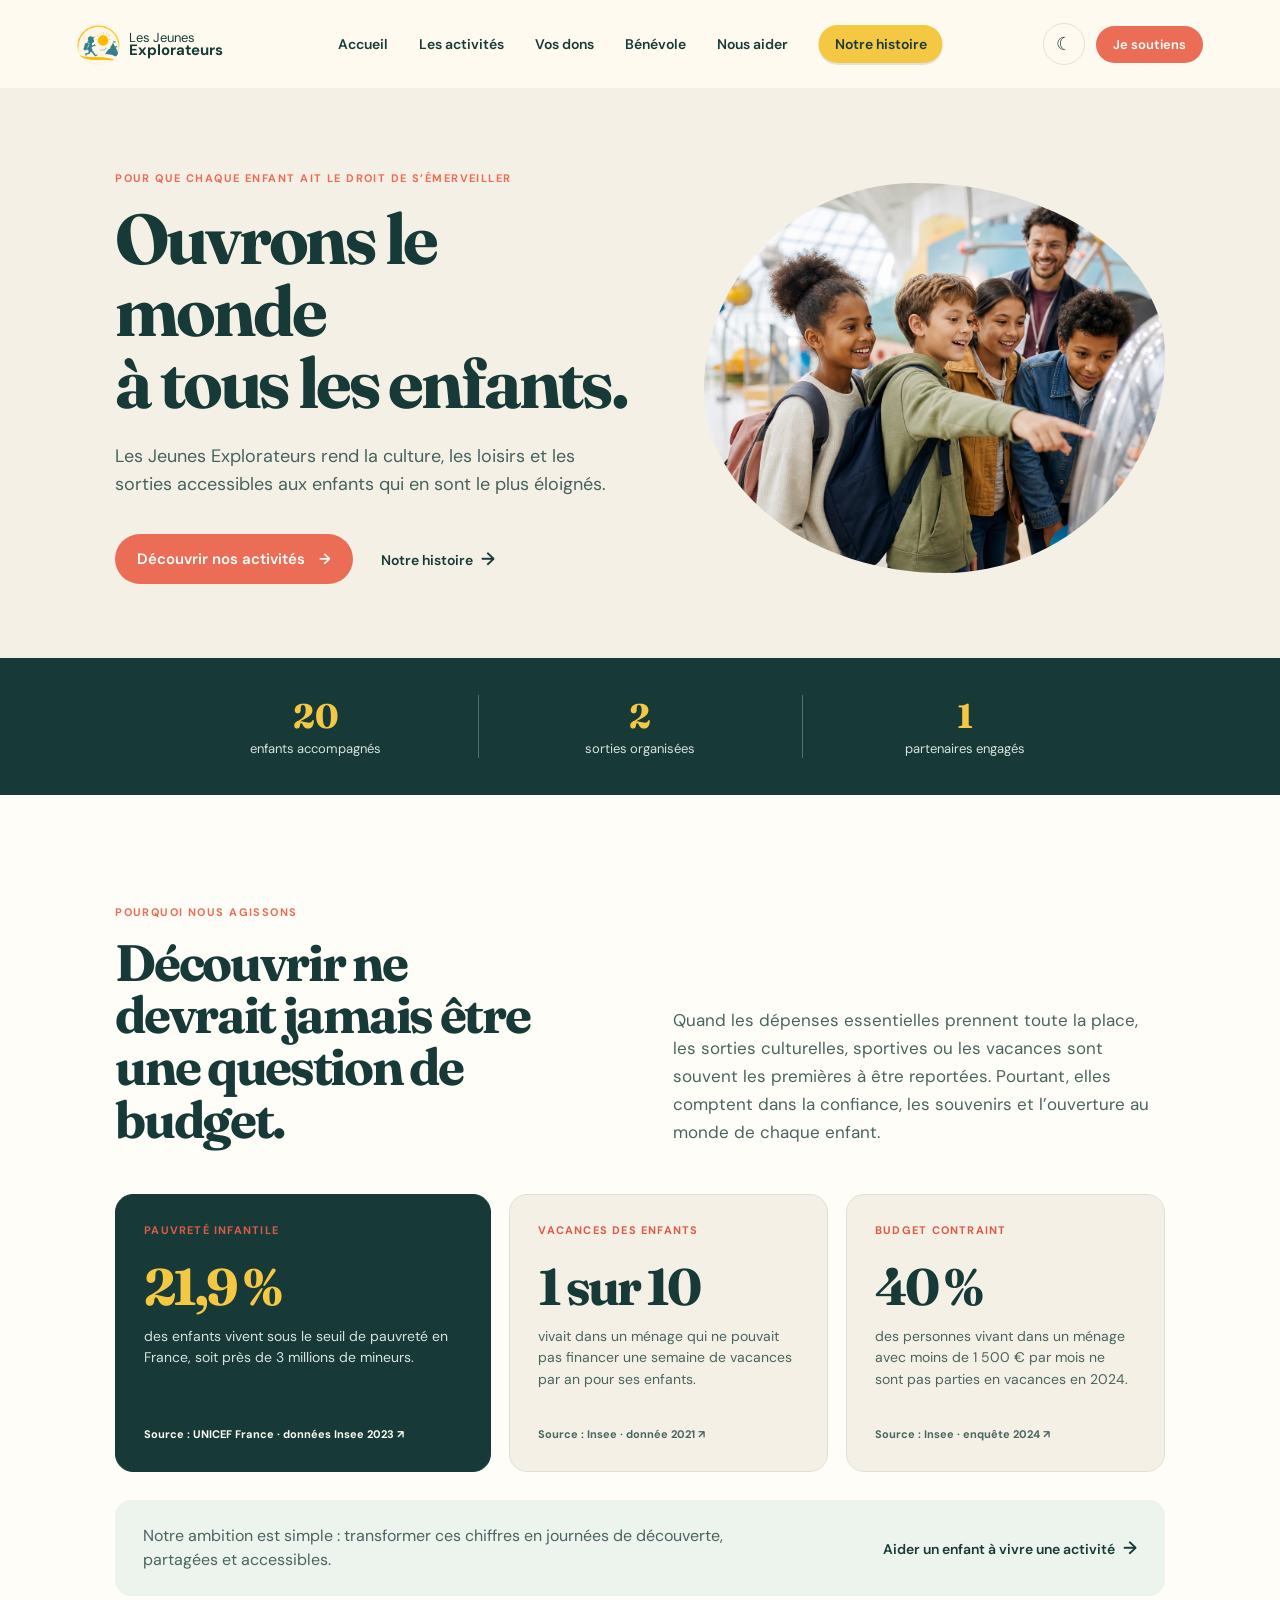
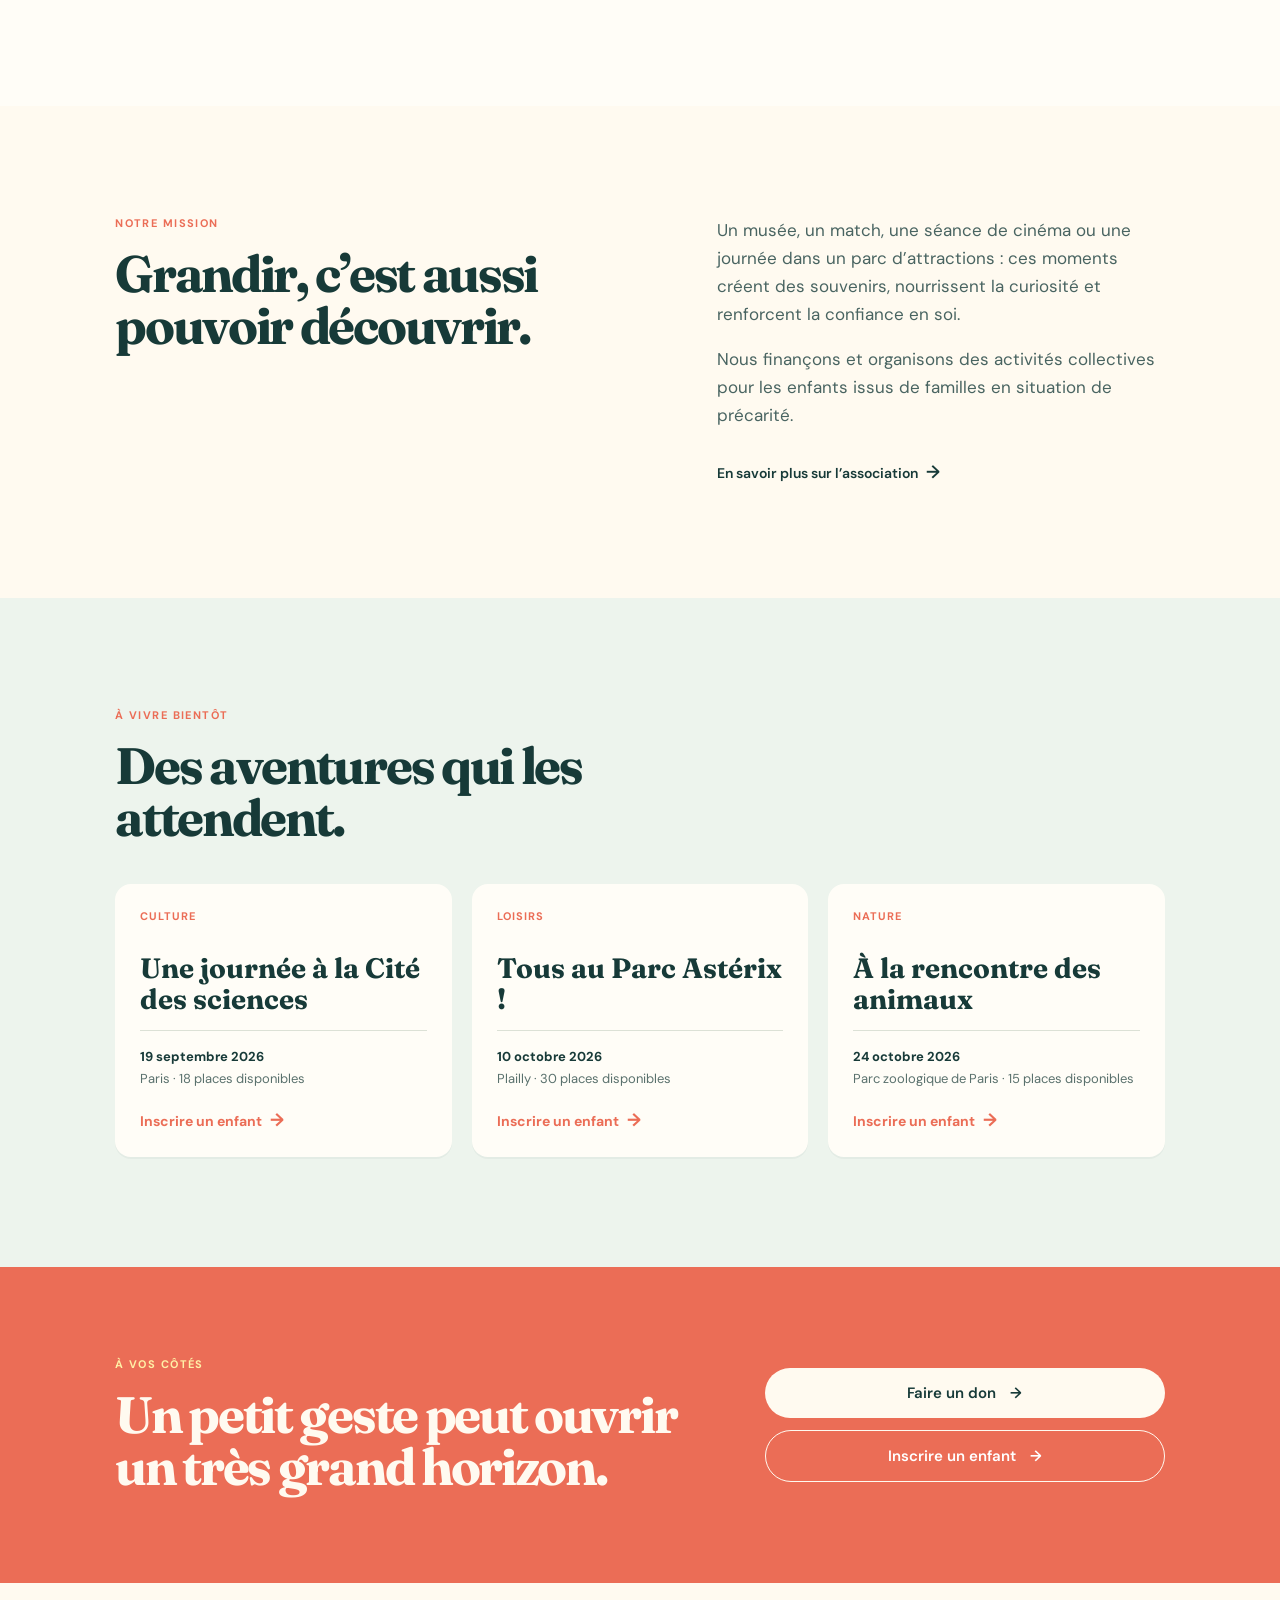
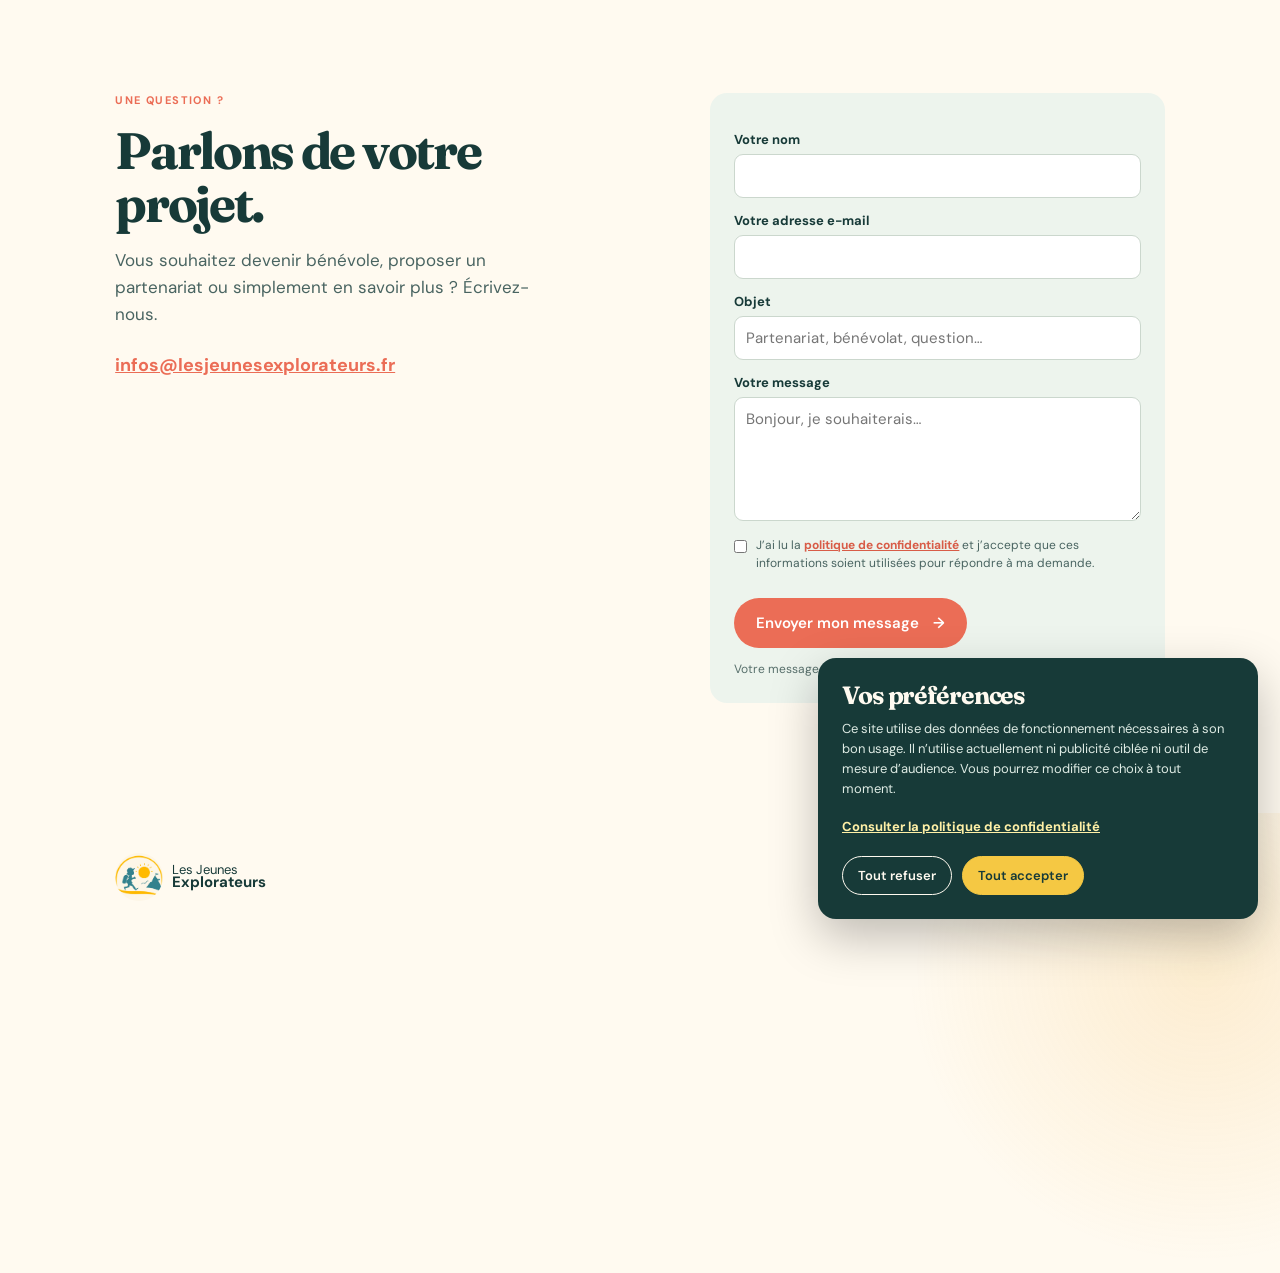
==== index.html @ 4c53f724 "Application PWA" ====
<!doctype html>
<html lang="fr">
  <head>
    <meta charset="UTF-8" />
    <meta name="viewport" content="width=device-width, initial-scale=1.0" />
    <meta name="theme-color" content="#173a38" />
    <meta name="apple-mobile-web-app-capable" content="yes" />
    <link rel="manifest" href="manifest.webmanifest" />
    <meta name="description" content="Les Jeunes Explorateurs ouvre les portes de la culture, du sport et des loisirs aux enfants." />
    <title>Les Jeunes Explorateurs — Association</title>
    <link rel="preconnect" href="https://fonts.googleapis.com" />
    <link rel="preconnect" href="https://fonts.gstatic.com" crossorigin />
    <link href="https://fonts.googleapis.com/css2?family=DM+Sans:wght@400;500;600;700&family=Fraunces:opsz,wght@9..144,600;9..144,700&display=swap" rel="stylesheet" />
    <link rel="stylesheet" href="styles.css" />
    <link rel="stylesheet" href="page-transitions.css" />
    <script src="page-transitions.js" defer></script>
    <link rel="stylesheet" href="theme.css" />
    <script src="theme.js" defer></script>
    <link rel="stylesheet" href="logo.css" />
    <link rel="stylesheet" href="navigation.css" />
    <link rel="stylesheet" href="mobile-menu.css" />
    <script src="mobile-menu.js" defer></script>
    <script src="pwa.js" defer></script>
    <link rel="stylesheet" href="contact.css" />
    <link rel="stylesheet" href="privacy.css" />
    <link rel="stylesheet" href="hero-photo.css" />
    <link rel="stylesheet" href="activity-registration.css" />
    <link rel="stylesheet" href="access-to-leisure.css" />
  </head>
  <body>
    <header class="site-header">
      <a class="brand" href="#accueil" aria-label="Les Jeunes Explorateurs, accueil">
        <img class="brand-logo" src="images/logo-petits-explorateurs.png" alt="Logo Les Jeunes Aventuriers" />
        <span>Les Jeunes<br /><strong>Explorateurs</strong></span>
      </a>
      <nav aria-label="Navigation principale">
        <a href="#accueil">Accueil</a>
        <a href="#activites">Les activités</a>
        <a href="vos-dons.html">Vos dons</a>
        <a href="benevole.html">Bénévole</a>
        <a href="#agir">Nous aider</a>
        <a class="story-link" href="notre-histoire.html">Notre histoire</a>
      </nav>
      <button class="mobile-menu-toggle" type="button" aria-label="Ouvrir le menu" aria-expanded="false"><span></span><span></span><span></span></button>
      <a class="button button-small" href="#agir">Je soutiens</a>
    </header>

    <main id="accueil">
      <section class="hero">
        <div class="hero-copy">
          <p class="eyebrow">Pour que chaque enfant ait le droit de s’émerveiller</p>
          <h1>Ouvrons le monde<br />à tous les enfants.</h1>
          <p class="lead">Les Jeunes Explorateurs rend la culture, les loisirs et les sorties accessibles aux enfants qui en sont le plus éloignés.</p>
          <div class="hero-actions">
            <a class="button" href="#activites">Découvrir nos activités <span>→</span></a>
            <a class="text-link" href="notre-histoire.html">Notre histoire <span>→</span></a>
          </div>
        </div>
        <div class="hero-art">
          <img class="hero-photo" src="images/sortie-musee-enfants.png" alt="Des enfants découvrent une exposition scientifique lors d’une sortie au musée" />
        </div>
      </section>

      <section class="impact" aria-label="Nos repères">
        <div><strong>20</strong><span>enfants accompagnés</span></div>
        <div><strong>2</strong><span>sorties organisées</span></div>
        <div><strong>1</strong><span>partenaires engagés</span></div>
      </section>

      <section class="access-to-leisure section" aria-labelledby="access-title">
        <div class="access-intro">
          <p class="eyebrow">Pourquoi nous agissons</p>
          <h2 id="access-title">Découvrir ne devrait jamais être une question de budget.</h2>
          <p>Quand les dépenses essentielles prennent toute la place, les sorties culturelles, sportives ou les vacances sont souvent les premières à être reportées. Pourtant, elles comptent dans la confiance, les souvenirs et l’ouverture au monde de chaque enfant.</p>
        </div>

        <div class="access-data" aria-label="Quelques chiffres sur la précarité et les vacances">
          <article class="data-card data-card-main">
            <span class="data-label">Pauvreté infantile</span>
            <strong>21,9&nbsp;%</strong>
            <p>des enfants vivent sous le seuil de pauvreté en France, soit près de 3 millions de mineurs.</p>
            <a href="https://www.unicef.fr/actions-humanitaires/observatoire-des-droits-de-lenfant/analyses-et-chiffres-cles-pauvrete/" target="_blank" rel="noopener noreferrer">Source : UNICEF France · données Insee 2023 <span>↗</span></a>
          </article>

          <article class="data-card">
            <span class="data-label">Vacances des enfants</span>
            <strong>1 sur 10</strong>
            <p>vivait dans un ménage qui ne pouvait pas financer une semaine de vacances par an pour ses enfants.</p>
            <a href="https://www.insee.fr/fr/statistiques/7702766" target="_blank" rel="noopener noreferrer">Source : Insee · donnée 2021 <span>↗</span></a>
          </article>

          <article class="data-card">
            <span class="data-label">Budget contraint</span>
            <strong>40&nbsp;%</strong>
            <p>des personnes vivant dans un ménage avec moins de 1&nbsp;500&nbsp;€ par mois ne sont pas parties en vacances en 2024.</p>
            <a href="https://www.insee.fr/fr/statistiques/7653005" target="_blank" rel="noopener noreferrer">Source : Insee · enquête 2024 <span>↗</span></a>
          </article>
        </div>

        <div class="access-action">
          <p>Notre ambition est simple : transformer ces chiffres en journées de découverte, partagées et accessibles.</p>
          <a class="text-link" href="#agir">Aider un enfant à vivre une activité <span>→</span></a>
        </div>
      </section>

      <section id="mission" class="mission section">
        <div><p class="eyebrow">Notre mission</p><h2>Grandir, c’est aussi pouvoir découvrir.</h2></div>
        <div class="mission-text"><p>Un musée, un match, une séance de cinéma ou une journée dans un parc d’attractions : ces moments créent des souvenirs, nourrissent la curiosité et renforcent la confiance en soi.</p><p>Nous finançons et organisons des activités collectives pour les enfants issus de familles en situation de précarité.</p><a class="text-link" href="notre-histoire.html">En savoir plus sur l’association <span>→</span></a></div>
      </section>

      <section id="activites" class="activities section">
        <div class="section-heading"><div><p class="eyebrow">À vivre bientôt</p><h2>Des aventures qui les attendent.</h2></div></div>
        <div id="activity-list" class="activity-grid" aria-live="polite"></div>
        <p id="empty-state" class="empty-state" hidden>Aucune activité programmée pour le moment.</p>
      </section>

      <section id="agir" class="cta">
        <div><p class="eyebrow">À vos côtés</p><h2>Un petit geste peut ouvrir un très grand horizon.</h2></div>
        <div class="cta-options"><button class="button light-button" data-open-modal="don">Faire un don <span>→</span></button><button class="button outline-button" data-open-modal="inscription">Inscrire un enfant <span>→</span></button></div>
      </section>

      <section id="contact" class="contact section">
        <div>
          <p class="eyebrow">Une question ?</p>
          <h2>Parlons de votre projet.</h2>
          <p class="contact-copy">Vous souhaitez devenir bénévole, proposer un partenariat ou simplement en savoir plus ? Écrivez-nous.</p>
          <a class="email-link" href="mailto:infos@lesjeunesexplorateurs.fr">infos@lesjeunesexplorateurs.fr</a>
        </div>
        <form id="contact-form" class="contact-form">
          <label>Votre nom<input required name="name" autocomplete="name" minlength="2" maxlength="120" /></label>
          <label>Votre adresse e-mail<input required type="email" name="email" autocomplete="email" maxlength="254" /></label>
          <label>Objet<input required name="subject" maxlength="150" placeholder="Partenariat, bénévolat, question…" /></label>
          <label>Votre message<textarea required name="message" rows="5" minlength="10" maxlength="4000" placeholder="Bonjour, je souhaiterais…"></textarea></label>
          <label class="contact-honeypot" aria-hidden="true">Ne pas remplir ce champ<input name="company" tabindex="-1" autocomplete="off" /></label>
          <label class="privacy-check"><input required type="checkbox" name="privacy" /> <span>J’ai lu la <a href="confidentialite.html">politique de confidentialité</a> et j’accepte que ces informations soient utilisées pour répondre à ma demande.</span></label>
          <button class="button" type="submit">Envoyer mon message <span>→</span></button>
          <p class="form-note" id="contact-form-status" aria-live="polite">Votre message sera envoyé directement à notre équipe.</p>
        </form>
      </section>
    </main>

    <footer><a class="brand" href="#accueil"><img class="brand-logo" src="images/logo-petits-explorateurs.png" alt="Logo Les Jeunes Explorateurs" /><span>Les Jeunes<br /><strong>Explorateurs</strong></span></a><p>© 2026 Les Jeunes Explorateurs · <a class="footer-link" href="confidentialite.html">Politique de confidentialité</a></p></footer>

    <dialog id="form-modal">
      <button class="close" aria-label="Fermer">×</button>
      <div id="modal-content"></div>
    </dialog>
    <script src="supabase-config.js"></script>
    <script src="stripe-config.js"></script>
    <script src="app.js"></script>
    <script src="cookie.js"></script>
  </body>
</html>
---- styles.css ----
:root{--ink:#173a38;--cream:#fffaf0;--coral:#eb6d56;--yellow:#f5c843;--leaf:#6a9d80;--line:#dce1d6}*{box-sizing:border-box}html{scroll-behavior:smooth}body{margin:0;background:var(--cream);color:var(--ink);font-family:"DM Sans",sans-serif}.site-header{height:88px;padding:0 6vw;display:flex;align-items:center;justify-content:space-between;gap:24px}.brand{display:flex;align-items:center;gap:9px;color:var(--ink);text-decoration:none;font-size:13px;line-height:12px}.brand strong{font-size:15px}.brand-mark{display:grid;place-items:center;width:31px;height:31px;border-radius:50%;background:var(--yellow);font-size:17px}.site-header nav{display:flex;gap:31px}.site-header nav a,.text-link{color:var(--ink);text-decoration:none;font-size:14px;font-weight:600}.button{border:0;border-radius:99px;background:var(--coral);color:white;padding:15px 22px;font:600 15px "DM Sans",sans-serif;cursor:pointer;text-decoration:none;display:inline-flex;gap:14px;align-items:center;justify-content:center;transition:transform .2s,background .2s}.button:hover{transform:translateY(-2px);background:#d85c47}.button-small{padding:10px 17px;font-size:13px}.hero{min-height:570px;padding:75px 9vw 66px;display:grid;grid-template-columns:1.06fr .94fr;align-items:center;gap:70px;background:#f4f0e6;overflow:hidden}.eyebrow{text-transform:uppercase;letter-spacing:.13em;font-weight:700;font-size:11px;color:var(--coral);margin:0 0 18px}.hero h1,h2{font-family:Fraunces,serif;letter-spacing:-.045em;margin:0;line-height:1.02}.hero h1{font-size:clamp(47px,5.5vw,76px)}.lead{font-size:18px;line-height:1.55;max-width:550px;margin:25px 0;color:#47625e}.hero-actions{display:flex;align-items:center;gap:28px;margin-top:35px}.text-link{background:none;border:0;padding:0;cursor:pointer}.text-link span{font-size:18px;margin-left:5px}.hero-art{height:390px;position:relative;border-radius:46% 54% 48% 52%/53% 44% 56% 47%;background:#b6d8ca;overflow:hidden}.sun{width:95px;height:95px;border-radius:50%;background:var(--yellow);position:absolute;right:70px;top:55px}.cloud{position:absolute;width:100px;height:28px;border-radius:30px;background:#fffaf0;opacity:.85}.cloud:before,.cloud:after{content:"";position:absolute;border-radius:50%;background:#fffaf0}.cloud:before{height:45px;width:45px;bottom:0;left:17px}.cloud:after{height:35px;width:35px;bottom:0;left:47px}.cloud-one{left:55px;top:83px;transform:scale(.65)}.cloud-two{right:18px;top:165px;transform:scale(.45)}.hill{position:absolute;border-radius:50% 50% 0 0;bottom:-50px}.hill-back{background:#7da88b;width:105%;height:190px;left:-30px}.hill-front{background:#4d806d;width:86%;height:142px;right:-50px}.star{position:absolute;color:#fffaf0;font-size:25px}.star-one{top:56px;left:78px}.star-two{top:155px;left:150px;font-size:13px}.kids{position:absolute;bottom:50px;left:20%;display:flex;gap:29px;align-items:end}.kid{display:block;position:relative;width:33px;height:33px;border-radius:50%;background:#f7bc87;border:11px solid #ef6b55;box-shadow:0 45px 0 -1px #f5c843}.kid:before{content:"";position:absolute;background:#283f55;width:37px;height:21px;left:-13px;top:-15px;border-radius:70% 60% 25% 20%}.kid-two{background:#815342;border-color:#597ca3;transform:scale(1.16);box-shadow:0 46px 0 -1px #f3a84b}.kid-three{background:#583c32;border-color:#f3c943;transform:scale(.88);box-shadow:0 45px 0 -1px #ef765c}.impact{background:var(--ink);display:grid;grid-template-columns:repeat(3,1fr);padding:37px 12vw;color:white;text-align:center}.impact div+div{border-left:1px solid #55706c}.impact strong{display:block;font:700 34px Fraunces,serif;color:var(--yellow)}.impact span{font-size:13px;color:#d8e2dc}.section{padding:110px 9vw}.mission{display:grid;grid-template-columns:1fr 1fr;gap:12vw}.section h2{font-size:clamp(36px,4vw,54px);max-width:550px}.mission-text{font-size:17px;line-height:1.65;color:#496461}.mission-text p:first-child{margin-top:0}.mission .text-link{display:inline-block;margin-top:12px}.activities{background:#edf4ed}.section-heading{display:flex;justify-content:space-between;align-items:end;margin-bottom:40px}.admin-toggle{color:var(--ink)}.activity-grid{display:grid;grid-template-columns:repeat(3,1fr);gap:20px}.activity-card{background:#fffdf7;padding:25px;border-radius:16px;min-height:250px;display:flex;flex-direction:column;box-shadow:0 2px 0 rgba(23,58,56,.04)}.tag{font-size:11px;font-weight:700;text-transform:uppercase;letter-spacing:.09em;color:var(--coral);margin-bottom:auto}.activity-card h3{font:700 28px/1.08 Fraunces,serif;margin:30px 0 16px}.meta{border-top:1px solid var(--line);padding-top:15px;color:#5a716d;font-size:13px;line-height:1.7}.meta strong{color:var(--ink)}.empty-state{color:#5a716d}.cta{padding:90px 9vw;background:var(--coral);color:#fffaf0;display:grid;grid-template-columns:1.2fr .8fr;gap:50px;align-items:center}.cta .eyebrow{color:#fff0a6}.cta h2{font-size:clamp(37px,4vw,56px)}.cta-options{display:flex;flex-direction:column;gap:12px}.light-button{background:#fffaf0;color:var(--ink)}.light-button:hover{background:white}.outline-button{background:transparent;border:1px solid #fffaf0}.outline-button:hover{background:#d95b46}footer{padding:40px 9vw;display:flex;justify-content:space-between;align-items:center;gap:25px}footer p{font-size:12px;color:#708580}dialog{border:0;border-radius:20px;padding:34px;max-width:500px;width:calc(100% - 34px);color:var(--ink);box-shadow:0 20px 70px rgba(0,0,0,.23)}dialog::backdrop{background:rgba(20,49,47,.52)}dialog h2{font-size:36px;margin-bottom:25px}.close{position:absolute;right:17px;top:12px;border:0;background:none;color:var(--ink);font-size:29px;cursor:pointer}form label{display:block;margin:14px 0;font-size:13px;font-weight:700}input,select{display:block;width:100%;margin-top:6px;border:1px solid #cbd7cd;border-radius:9px;padding:11px;font:15px "DM Sans",sans-serif;background:white}form .button{margin-top:12px}@media(max-width:720px){.site-header{padding:0 6vw}.site-header nav{display:none}.site-header .button-small{display:none}.hero{padding:60px 7vw;grid-template-columns:1fr;gap:40px}.hero-art{height:280px}.impact{padding:28px 4vw}.impact strong{font-size:27px}.impact span{font-size:11px}.section,.cta{padding:70px 7vw}.mission,.cta{grid-template-columns:1fr;gap:35px}.section-heading{display:block}.section-heading .admin-toggle{margin-top:20px}.activity-grid{grid-template-columns:1fr}.cta-options{max-width:330px}footer{padding:33px 7vw;display:block}footer p{margin-top:20px}}
---- page-transitions.css ----
@keyframes page-arrival {
  0% {
    opacity: 0;
    transform: translateY(18px) scale(0.992);
    filter: blur(5px);
  }

  68% {
    opacity: 1;
    transform: translateY(-2px) scale(1);
    filter: blur(0);
  }

  100% {
    opacity: 1;
    transform: translateY(0) scale(1);
    filter: blur(0);
  }
}

@keyframes page-departure {
  to {
    opacity: 0;
    transform: translateY(-12px) scale(0.996);
    filter: blur(4px);
  }
}

@keyframes explorer-glow {
  0%, 100% {
    transform: translate3d(-4%, -2%, 0) scale(1);
    opacity: 0.22;
  }

  50% {
    transform: translate3d(5%, 3%, 0) scale(1.08);
    opacity: 0.42;
  }
}

body {
  animation: page-arrival 720ms cubic-bezier(0.22, 1, 0.36, 1) both;
}

body::before {
  position: fixed;
  z-index: -1;
  inset: auto -18vw -26vw auto;
  width: min(48vw, 620px);
  aspect-ratio: 1;
  border-radius: 50%;
  background: radial-gradient(circle, rgba(242, 179, 64, 0.18), rgba(242, 179, 64, 0) 68%);
  content: "";
  pointer-events: none;
  animation: explorer-glow 10s ease-in-out infinite;
}

body.is-leaving {
  pointer-events: none;
  animation: page-departure 300ms cubic-bezier(0.4, 0, 1, 1) both;
}

@media (prefers-reduced-motion: reduce) {
  body,
  body.is-leaving,
  body::before {
    animation: none;
  }
}
---- theme.css ----
html { color-scheme: light; }
html[data-theme="dark"] { color-scheme: dark; }
.theme-toggle { width:42px; height:42px; border:1px solid #dce1d6; border-radius:50%; display:grid; place-items:center; padding:0; background:#fffaf0; color:#173a38; font-size:18px; cursor:pointer; transition:transform .2s ease, background .2s ease; }
.theme-toggle:hover { transform:translateY(-2px); background:#f5c843; }
.theme-toggle.floating { position:fixed; z-index:9996; right:18px; top:18px; box-shadow:0 4px 15px rgba(0,0,0,.14); }
.site-header > .theme-toggle:not(.floating) { position:absolute; z-index:2; right:calc(6vw + 118px); top:23px; }
html[data-theme="dark"] body { background:#102724; color:#eaf4ee; }
html[data-theme="dark"] .site-header, html[data-theme="dark"] footer, html[data-theme="dark"] .contact { background:#102724; }
html[data-theme="dark"] .hero, html[data-theme="dark"] .story-hero, html[data-theme="dark"] .payment-result { background:#183833; }
html[data-theme="dark"] .brand { color:#eaf4ee; }
html[data-theme="dark"] .lead { color:#c5d8d0; }
html[data-theme="dark"] .activities, html[data-theme="dark"] .founders, html[data-theme="dark"] .admin-card { background:#1b413a; }
html[data-theme="dark"] .activity-card, html[data-theme="dark"] .contact-form, html[data-theme="dark"] dialog { background:#214a42; color:#eaf4ee; }
html[data-theme="dark"] .story-hero > p:last-child, html[data-theme="dark"] .founders-intro > p:last-child { color:#c5d8d0; }
html[data-theme="dark"] .story-hero .eyebrow, html[data-theme="dark"] .founders .eyebrow, html[data-theme="dark"] .portrait-text .eyebrow { color:#ffae9c; }
html[data-theme="dark"] .portrait-card { background:#214a42; border:1px solid #45665e; color:#eaf4ee; }
html[data-theme="dark"] .portrait-text h2 { color:#eaf4ee; }
html[data-theme="dark"] .access-to-leisure { background:#102724; }
html[data-theme="dark"] .donations-hero { background:#183833; }
html[data-theme="dark"] .donations-hero > div > p:not(.eyebrow), html[data-theme="dark"] .donations-heading > p:last-child, html[data-theme="dark"] .commitment-copy > p:not(.eyebrow), html[data-theme="dark"] .donation-use p, html[data-theme="dark"] .commitment-points span { color:#c5d8d0; }
html[data-theme="dark"] .donation-use { background:#214a42; border-color:#45665e; }
html[data-theme="dark"] .use-icon { background:#183833; }
html[data-theme="dark"] .donations-commitment { background:#1b413a; }
html[data-theme="dark"] .commitment-points, html[data-theme="dark"] .commitment-points div { border-color:#45665e; }
html[data-theme="dark"] .admin-form-section, html[data-theme="dark"] .admin-activities { border-color:#45665e; }
html[data-theme="dark"] .admin-checkbox, html[data-theme="dark"] .admin-activity-item p, html[data-theme="dark"] .admin-empty-state { color:#c5d8d0; }
html[data-theme="dark"] .admin-activity-item { background:#214a42; border-color:#45665e; }
html[data-theme="dark"] .admin-activity-topline { color:#a9c2b8; }
html[data-theme="dark"] .activities-count { background:#29584d; color:#d9eee2; }
html[data-theme="dark"] .admin-action-button { border-color:#55786e; color:#eaf4ee; }
html[data-theme="dark"] .admin-action-button:hover { background:#315f55; }
html[data-theme="dark"] .admin-delete-button { border-color:#b86b5e; color:#ffb8ac; }
html[data-theme="dark"] .admin-delete-button:hover { background:#603c36; }
html[data-theme="dark"] .volunteer-hero { background:#183833; }
html[data-theme="dark"] .volunteer-hero p:not(.eyebrow), html[data-theme="dark"] .volunteer-heading > p:last-child, html[data-theme="dark"] .volunteer-form-intro > p:not(.eyebrow), html[data-theme="dark"] .role-card p { color:#c5d8d0; }
html[data-theme="dark"] .role-card, html[data-theme="dark"] .volunteer-form { background:#214a42; border-color:#45665e; }
html[data-theme="dark"] .role-card>span { background:#183833; }
html[data-theme="dark"] .volunteer-form-section { background:#1b413a; }
html[data-theme="dark"] .volunteer-form textarea { background:#102724; border-color:#55786e; color:#eaf4ee; }
html[data-theme="dark"] .optional { color:#a9c2b8; }
html[data-theme="dark"] .volunteer-form .form-note.success { color:#8ee0b4; }
html[data-theme="dark"] .access-intro p:last-child, html[data-theme="dark"] .access-action p { color:#c5d8d0; }
html[data-theme="dark"] .data-card { background:#214a42; border-color:#45665e; }
html[data-theme="dark"] .data-card-main { background:#173a38; border-color:#497067; }
html[data-theme="dark"] .data-card strong { color:#fff4be; }
html[data-theme="dark"] .data-card p, html[data-theme="dark"] .data-card a { color:#c5d8d0; }
html[data-theme="dark"] .data-card-main p, html[data-theme="dark"] .data-card-main a { color:#eaf4ee; }
html[data-theme="dark"] .access-action { background:#1b413a; }
html[data-theme="dark"] .meta, html[data-theme="dark"] .empty-state { color:#c5d8d0; }
html[data-theme="dark"] .meta strong { color:#eaf4ee; }
html[data-theme="dark"] .privacy-check { color:#c5d8d0; }
html[data-theme="dark"] .privacy-check a { color:#fff4be; }
html[data-theme="dark"] .privacy-check input[type="checkbox"] { accent-color:#f5c843; }
html[data-theme="dark"] .mission-text, html[data-theme="dark"] .contact-copy, html[data-theme="dark"] .privacy-page section p, html[data-theme="dark"] .privacy-intro, html[data-theme="dark"] .payment-result p:not(.eyebrow), html[data-theme="dark"] .admin-card>p, html[data-theme="dark"] .portrait-text>p:last-child { color:#c5d8d0; }
html[data-theme="dark"] footer p, html[data-theme="dark"] .updated, html[data-theme="dark"] .form-note { color:#a9c2b8; }
html[data-theme="dark"] .text-link, html[data-theme="dark"] .site-header nav a, html[data-theme="dark"] .footer-link, html[data-theme="dark"] .close { color:#eaf4ee; }
html[data-theme="dark"] .theme-toggle { background:#214a42; border-color:#497067; color:#fff4be; }
html[data-theme="dark"] .theme-toggle:hover { background:#f5c843; color:#173a38; }
html[data-theme="dark"] input, html[data-theme="dark"] select, html[data-theme="dark"] textarea { background:#102724; color:#eaf4ee; border-color:#55786e; }
html[data-theme="dark"] .privacy-page section, html[data-theme="dark"] .meta { border-color:#45665e; }
html[data-theme="dark"] .mobile-menu-toggle, html[data-theme="dark"] .site-header.mobile-menu-open nav { background:#214a42; }
@media (max-width:720px) { .site-header > .mobile-menu-toggle { position:absolute; right:6vw; top:23px; } .site-header > .theme-toggle:not(.floating) { right:calc(6vw + 54px); top:23px; } }
@media (prefers-reduced-motion: reduce) { .theme-toggle { transition:none; } }
---- logo.css ----
.brand-logo { width:43px; height:43px; object-fit:cover; object-position:center; border-radius:50%; background:#fffaf0; }
footer .brand-logo { width:48px; height:48px; }
---- navigation.css ----
.site-header { position:relative; }
.site-header nav { position:absolute; left:50%; transform:translateX(-50%); align-items:center; white-space:nowrap; }
.site-header nav .story-link { background:#f5c843; color:#173a38; border-radius:999px; padding:10px 16px; box-shadow:0 2px 0 rgba(23,58,56,.12); transition:transform .2s, background .2s; }
.site-header nav .story-link:hover, .site-header nav .story-link[aria-current="page"] { background:#eb6d56; color:#fff; transform:translateY(-2px); }
@media (max-width:720px) { .site-header nav { position:static; transform:none; } }
.footer-link { color:#496461; }
.footer-link:hover { color:#eb6d56; }
@media (max-width:1100px) and (min-width:721px) { .site-header nav { gap:16px; } .site-header nav a { font-size:13px; } .site-header nav .story-link { padding:9px 13px; } }
---- mobile-menu.css ----
.mobile-menu-toggle{display:none}@media(max-width:720px){.mobile-menu-toggle{display:grid;place-items:center;width:45px;height:42px;padding:0;border:0;border-radius:10px;background:#173a38;cursor:pointer}.mobile-menu-toggle span{display:block;width:20px;height:2px;border-radius:2px;background:#fffaf0;transition:transform .2s,opacity .2s}.site-header nav{display:none!important}.site-header.mobile-menu-open nav{display:flex!important;position:absolute;z-index:100;top:72px;right:5vw;left:auto;transform:none;width:min(285px,88vw);padding:12px;gap:3px;flex-direction:column;align-items:stretch;background:#fffaf0;border:1px solid #dce1d6;border-radius:15px;box-shadow:0 18px 40px rgba(23,58,56,.18)}.site-header.mobile-menu-open nav a{padding:13px 12px;border-radius:9px}.site-header.mobile-menu-open nav .story-link{padding:13px 12px;text-align:center}.site-header.mobile-menu-open .mobile-menu-toggle span:nth-child(1){transform:translateY(7px) rotate(45deg)}.site-header.mobile-menu-open .mobile-menu-toggle span:nth-child(2){opacity:0}.site-header.mobile-menu-open .mobile-menu-toggle span:nth-child(3){transform:translateY(-7px) rotate(-45deg)}}
---- contact.css ----
textarea { display:block; width:100%; margin-top:6px; border:1px solid #cbd7cd; border-radius:9px; padding:11px; font:15px "DM Sans", sans-serif; background:#fff; resize:vertical; }
.contact { display:grid; grid-template-columns:1fr 1fr; gap:11vw; background:#fffaf0; }
.contact-copy { max-width:430px; line-height:1.6; color:#496461; font-size:17px; }
.email-link { display:inline-block; color:#eb6d56; font-weight:700; font-size:18px; margin-top:8px; }
.contact-form { background:#edf4ed; border-radius:17px; padding:24px; }
.form-note { font-size:12px; color:#58706c; line-height:1.45; margin:13px 0 0; }
.contact-honeypot { position:absolute; width:1px; height:1px; overflow:hidden; clip:rect(0 0 0 0); white-space:nowrap; }
.contact-form .privacy-check { margin-top:16px; }
.contact-form .button:disabled { cursor:wait; opacity:.7; }
@media (max-width:720px) { .contact { grid-template-columns:1fr; gap:35px; } }
---- privacy.css ----
.privacy-page { max-width:900px; margin:0 auto; padding:85px 8vw 110px; }
.privacy-page h1 { font:700 clamp(45px,5vw,68px)/1.03 Fraunces,serif; letter-spacing:-.05em; margin:0 0 22px; }
.privacy-intro { max-width:620px; font-size:19px; line-height:1.6; color:#496461; margin-bottom:8px; }
.updated { font-size:13px; color:#708580; margin-bottom:55px; }
.privacy-page section { border-top:1px solid #dce1d6; padding:29px 0; }
.privacy-page section h2 { font-size:28px; margin-bottom:12px; }
.privacy-page section p { max-width:720px; color:#496461; line-height:1.65; margin:0; }
.privacy-page section a, .privacy-check a { color:#d85c47; font-weight:700; }
.privacy-check { display:flex; align-items:flex-start; gap:9px; font-size:12px; font-weight:400; line-height:1.45; color:#496461; }
.privacy-check input { display:block; width:auto; margin:3px 0 0; padding:0; }
.return-registration { margin-top:18px; }
---- hero-photo.css ----
.hero-art{background:#dcece5}.hero-photo{display:block;width:100%;height:100%;object-fit:cover;object-position:center}@media(max-width:720px){.hero-photo{object-position:60% center}}
---- activity-registration.css ----
.activity-registration-button{margin-top:18px;align-self:flex-start;border:0;background:none;padding:0;color:var(--coral);font:700 14px "DM Sans",sans-serif;cursor:pointer}.activity-registration-button span{font-size:18px;margin-left:5px}.activity-registration-button:hover{color:#d85c47;text-decoration:underline;text-underline-offset:4px}
---- access-to-leisure.css ----
.access-to-leisure {
  background: #fffdf7;
}

.access-intro {
  display: grid;
  grid-template-columns: minmax(0, 0.9fr) minmax(0, 1fr);
  column-gap: 9vw;
  align-items: end;
  margin-bottom: 48px;
}

.access-intro .eyebrow,
.access-intro h2 {
  grid-column: 1;
}

.access-intro p:last-child {
  grid-column: 2;
  grid-row: 1 / span 2;
  margin: 0;
  color: #496461;
  font-size: 17px;
  line-height: 1.65;
}

.access-data {
  display: grid;
  grid-template-columns: 1.18fr 1fr 1fr;
  gap: 18px;
}

.data-card {
  display: flex;
  min-height: 278px;
  flex-direction: column;
  padding: 28px;
  border: 1px solid #dce1d6;
  border-radius: 18px;
  background: #f5f0e6;
}

.data-card-main {
  border-color: #173a38;
  background: #173a38;
  color: #fffaf0;
}

.data-label {
  color: #d85c47;
  font-size: 11px;
  font-weight: 700;
  letter-spacing: .11em;
  text-transform: uppercase;
}

.data-card strong {
  display: block;
  margin: 26px 0 14px;
  color: #173a38;
  font: 700 clamp(38px, 4vw, 57px)/.95 Fraunces, serif;
  letter-spacing: -.06em;
}

.data-card-main strong {
  color: #f5c843;
}

.data-card p {
  margin: 0;
  color: #496461;
  font-size: 14px;
  line-height: 1.55;
}

.data-card-main p {
  color: #d8e2dc;
}

.data-card a {
  margin-top: auto;
  padding-top: 19px;
  color: #496461;
  font-size: 11px;
  font-weight: 700;
  line-height: 1.4;
  text-decoration: none;
}

.data-card-main a {
  color: #fffaf0;
}

.data-card a:hover {
  text-decoration: underline;
  text-underline-offset: 3px;
}

.access-action {
  display: flex;
  align-items: center;
  justify-content: space-between;
  gap: 28px;
  margin-top: 28px;
  padding: 24px 28px;
  border-radius: 16px;
  background: #edf4ed;
}

.access-action p {
  max-width: 630px;
  margin: 0;
  color: #496461;
  font-size: 16px;
  line-height: 1.5;
}

.access-action .text-link {
  flex: 0 0 auto;
}

@media (max-width: 720px) {
  .access-intro {
    display: block;
    margin-bottom: 32px;
  }

  .access-intro p:last-child {
    margin-top: 25px;
    font-size: 16px;
  }

  .access-data {
    grid-template-columns: 1fr;
    gap: 13px;
  }

  .data-card {
    min-height: 230px;
  }

  .data-card strong {
    margin-top: 20px;
  }

  .access-action {
    display: block;
    padding: 23px;
  }

  .access-action .text-link {
    display: inline-block;
    margin-top: 18px;
  }
}
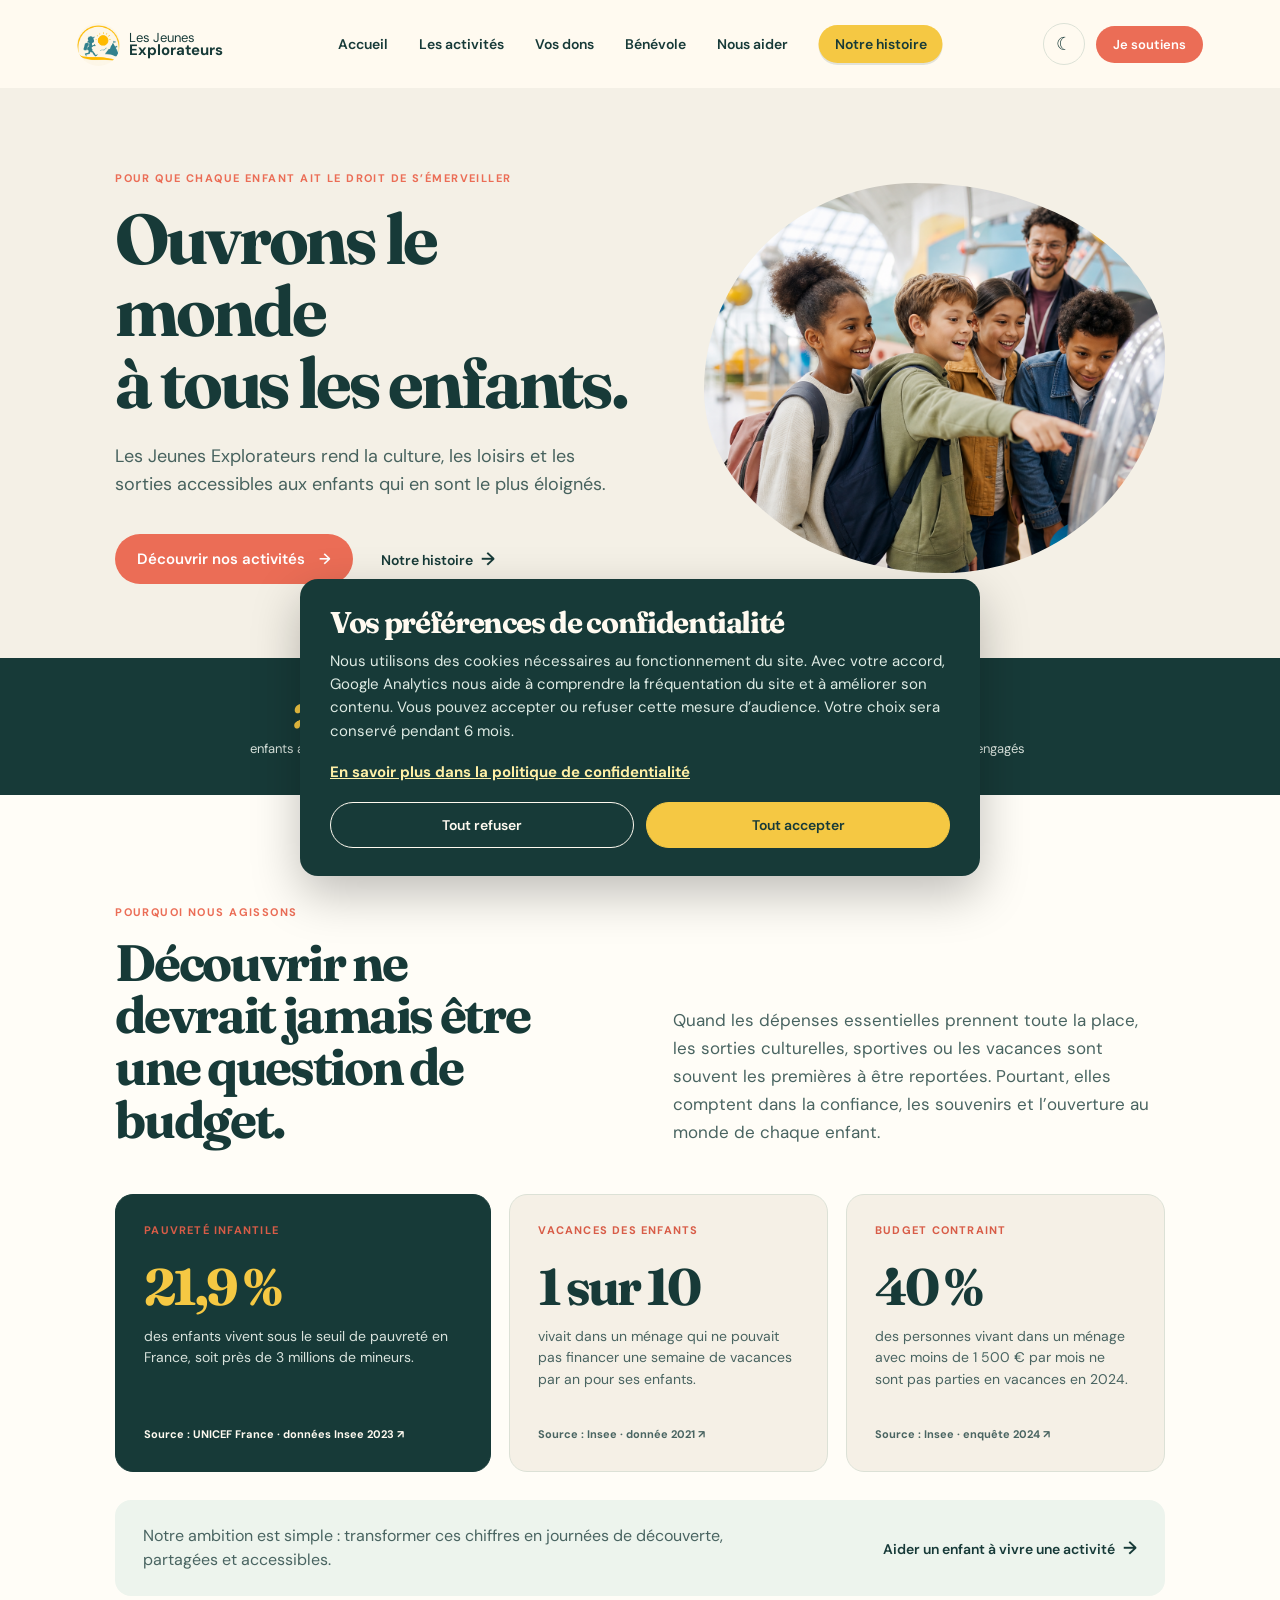
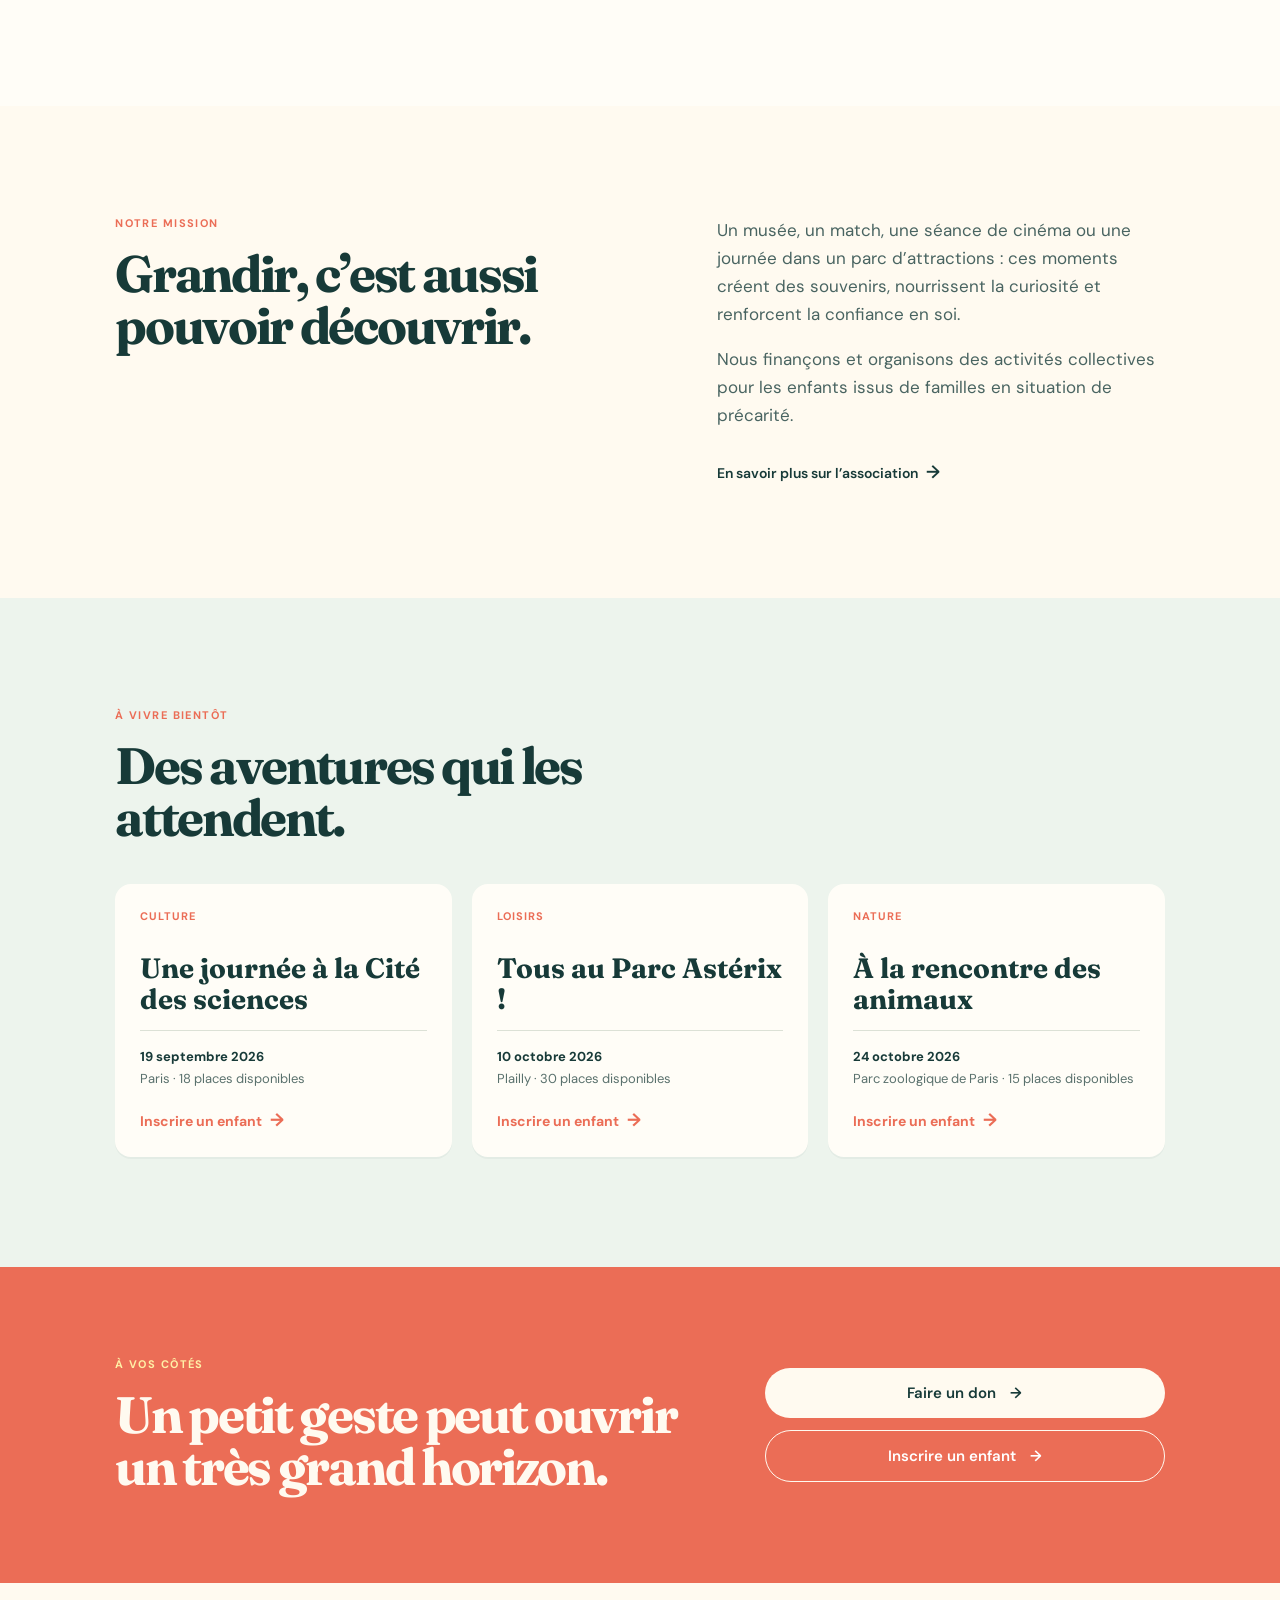
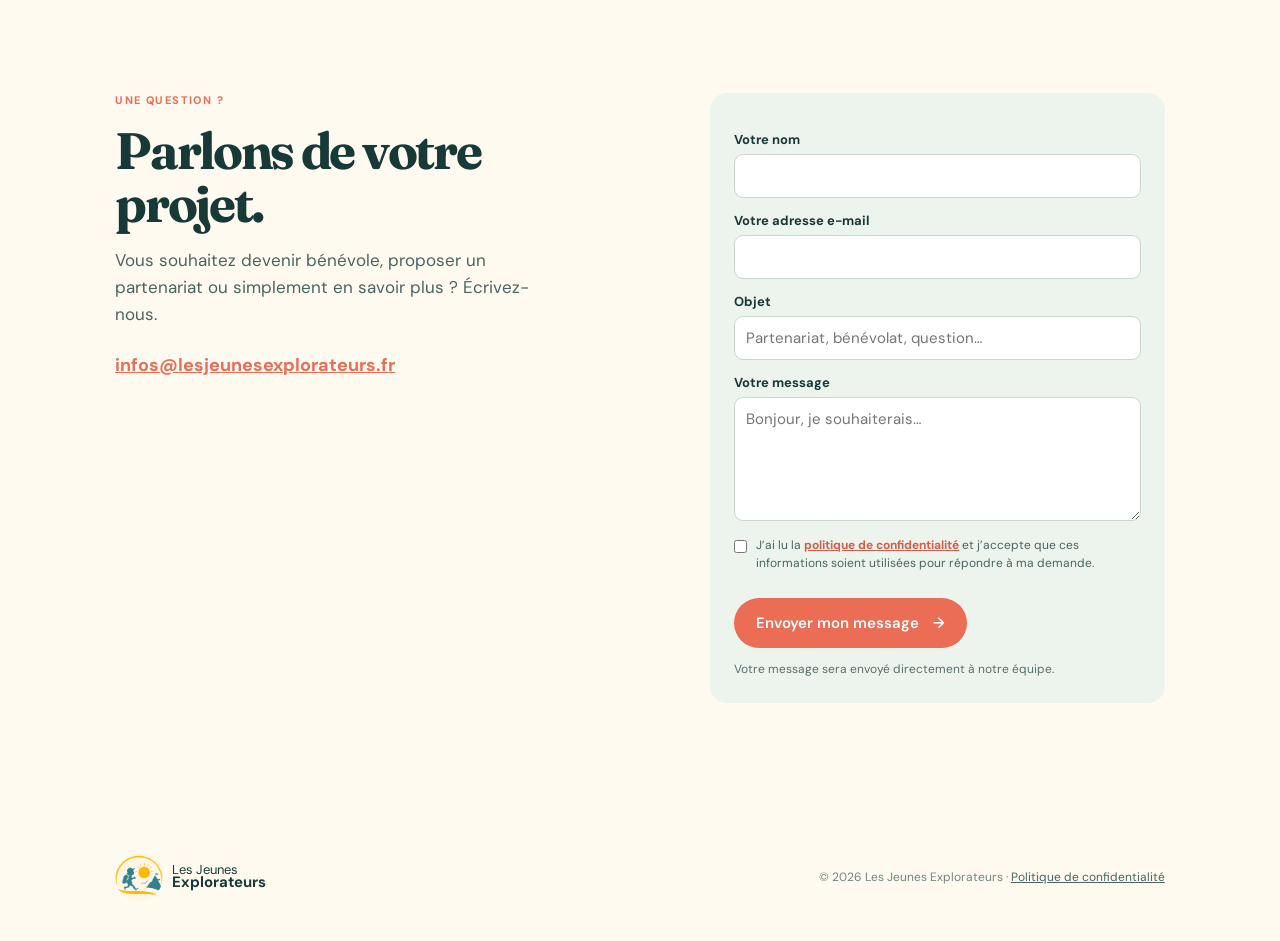
==== commit ade6f10d: "Mise en conformité Google Analytics et cookies" ====
--- a/index.html
+++ b/index.html
@@ -8,29 +8,55 @@
     <link rel="manifest" href="manifest.webmanifest" />
     <meta name="description" content="Les Jeunes Explorateurs ouvre les portes de la culture, du sport et des loisirs aux enfants." />
     <title>Les Jeunes Explorateurs — Association</title>
+    <link rel="canonical" href="https://lesjeunesexplorateurs.fr/" />
+    <link rel="icon" type="image/png" href="assets/images/logo-petits-explorateurs.png" />
+    <link rel="apple-touch-icon" href="assets/images/logo-petits-explorateurs.png" />
+    <meta property="og:type" content="website" />
+    <meta property="og:locale" content="fr_FR" />
+    <meta property="og:site_name" content="Les Jeunes Explorateurs" />
+    <meta property="og:title" content="Les Jeunes Explorateurs — Ouvrons le monde à tous les enfants" />
+    <meta property="og:description" content="Les Jeunes Explorateurs rend la culture, les loisirs et les sorties accessibles aux enfants qui en sont le plus éloignés." />
+    <meta property="og:url" content="https://lesjeunesexplorateurs.fr/" />
+    <meta property="og:image" content="https://lesjeunesexplorateurs.fr/assets/images/sortie-musee-enfants.png" />
+    <meta property="og:image:alt" content="Des enfants découvrent une exposition scientifique lors d’une sortie au musée" />
+    <meta name="twitter:card" content="summary_large_image" />
+    <meta name="twitter:title" content="Les Jeunes Explorateurs" />
+    <meta name="twitter:description" content="Ouvrons le monde à tous les enfants." />
+    <meta name="twitter:image" content="https://lesjeunesexplorateurs.fr/assets/images/sortie-musee-enfants.png" />
+    <script type="application/ld+json">
+      {
+        "@context": "https://schema.org",
+        "@type": "NGO",
+        "name": "Les Jeunes Explorateurs",
+        "url": "https://lesjeunesexplorateurs.fr/",
+        "logo": "https://lesjeunesexplorateurs.fr/assets/images/logo-petits-explorateurs.png",
+        "description": "Les Jeunes Explorateurs rend la culture, les loisirs et les sorties accessibles aux enfants.",
+        "email": "infos@lesjeunesexplorateurs.fr"
+      }
+    </script>
     <link rel="preconnect" href="https://fonts.googleapis.com" />
     <link rel="preconnect" href="https://fonts.gstatic.com" crossorigin />
     <link href="https://fonts.googleapis.com/css2?family=DM+Sans:wght@400;500;600;700&family=Fraunces:opsz,wght@9..144,600;9..144,700&display=swap" rel="stylesheet" />
-    <link rel="stylesheet" href="styles.css" />
-    <link rel="stylesheet" href="page-transitions.css" />
-    <script src="page-transitions.js" defer></script>
-    <link rel="stylesheet" href="theme.css" />
-    <script src="theme.js" defer></script>
-    <link rel="stylesheet" href="logo.css" />
-    <link rel="stylesheet" href="navigation.css" />
-    <link rel="stylesheet" href="mobile-menu.css" />
-    <script src="mobile-menu.js" defer></script>
-    <script src="pwa.js" defer></script>
-    <link rel="stylesheet" href="contact.css" />
-    <link rel="stylesheet" href="privacy.css" />
-    <link rel="stylesheet" href="hero-photo.css" />
-    <link rel="stylesheet" href="activity-registration.css" />
-    <link rel="stylesheet" href="access-to-leisure.css" />
+    <link rel="stylesheet" href="assets/css/styles.css" />
+    <link rel="stylesheet" href="assets/css/page-transitions.css" />
+    <script src="assets/js/page-transitions.js" defer></script>
+    <link rel="stylesheet" href="assets/css/theme.css" />
+    <script src="assets/js/theme.js" defer></script>
+    <link rel="stylesheet" href="assets/css/logo.css" />
+    <link rel="stylesheet" href="assets/css/navigation.css" />
+    <link rel="stylesheet" href="assets/css/mobile-menu.css" />
+    <script src="assets/js/mobile-menu.js" defer></script>
+    <script src="assets/js/pwa.js" defer></script>
+    <link rel="stylesheet" href="assets/css/contact.css" />
+    <link rel="stylesheet" href="assets/css/privacy.css" />
+    <link rel="stylesheet" href="assets/css/hero-photo.css" />
+    <link rel="stylesheet" href="assets/css/activity-registration.css" />
+    <link rel="stylesheet" href="assets/css/access-to-leisure.css" />
   </head>
   <body>
     <header class="site-header">
       <a class="brand" href="#accueil" aria-label="Les Jeunes Explorateurs, accueil">
-        <img class="brand-logo" src="images/logo-petits-explorateurs.png" alt="Logo Les Jeunes Aventuriers" />
+        <img class="brand-logo" src="assets/images/logo-petits-explorateurs.png" alt="Logo Les Jeunes Aventuriers" />
         <span>Les Jeunes<br /><strong>Explorateurs</strong></span>
       </a>
       <nav aria-label="Navigation principale">
@@ -57,7 +83,7 @@
           </div>
         </div>
         <div class="hero-art">
-          <img class="hero-photo" src="images/sortie-musee-enfants.png" alt="Des enfants découvrent une exposition scientifique lors d’une sortie au musée" />
+          <img class="hero-photo" src="assets/images/sortie-musee-enfants.png" alt="Des enfants découvrent une exposition scientifique lors d’une sortie au musée" />
         </div>
       </section>
 
@@ -139,15 +165,15 @@
       </section>
     </main>
 
-    <footer><a class="brand" href="#accueil"><img class="brand-logo" src="images/logo-petits-explorateurs.png" alt="Logo Les Jeunes Explorateurs" /><span>Les Jeunes<br /><strong>Explorateurs</strong></span></a><p>© 2026 Les Jeunes Explorateurs · <a class="footer-link" href="confidentialite.html">Politique de confidentialité</a></p></footer>
+    <footer><a class="brand" href="#accueil"><img class="brand-logo" src="assets/images/logo-petits-explorateurs.png" alt="Logo Les Jeunes Explorateurs" /><span>Les Jeunes<br /><strong>Explorateurs</strong></span></a><p>© 2026 Les Jeunes Explorateurs · <a class="footer-link" href="confidentialite.html">Politique de confidentialité</a></p></footer>
 
     <dialog id="form-modal">
       <button class="close" aria-label="Fermer">×</button>
       <div id="modal-content"></div>
     </dialog>
-    <script src="supabase-config.js"></script>
-    <script src="stripe-config.js"></script>
-    <script src="app.js"></script>
-    <script src="cookie.js"></script>
+    <script src="assets/js/supabase-config.js"></script>
+    <script src="assets/js/stripe-config.js"></script>
+    <script src="assets/js/app.js"></script>
+    <script src="assets/js/cookie.js"></script>
   </body>
 </html>
--- a/assets/css/styles.css
+++ b/assets/css/styles.css
@@ -0,0 +1 @@
+:root{--ink:#173a38;--cream:#fffaf0;--coral:#eb6d56;--yellow:#f5c843;--leaf:#6a9d80;--line:#dce1d6}*{box-sizing:border-box}html{scroll-behavior:smooth}body{margin:0;background:var(--cream);color:var(--ink);font-family:"DM Sans",sans-serif}.site-header{height:88px;padding:0 6vw;display:flex;align-items:center;justify-content:space-between;gap:24px}.brand{display:flex;align-items:center;gap:9px;color:var(--ink);text-decoration:none;font-size:13px;line-height:12px}.brand strong{font-size:15px}.brand-mark{display:grid;place-items:center;width:31px;height:31px;border-radius:50%;background:var(--yellow);font-size:17px}.site-header nav{display:flex;gap:31px}.site-header nav a,.text-link{color:var(--ink);text-decoration:none;font-size:14px;font-weight:600}.button{border:0;border-radius:99px;background:var(--coral);color:white;padding:15px 22px;font:600 15px "DM Sans",sans-serif;cursor:pointer;text-decoration:none;display:inline-flex;gap:14px;align-items:center;justify-content:center;transition:transform .2s,background .2s}.button:hover{transform:translateY(-2px);background:#d85c47}.button-small{padding:10px 17px;font-size:13px}.hero{min-height:570px;padding:75px 9vw 66px;display:grid;grid-template-columns:1.06fr .94fr;align-items:center;gap:70px;background:#f4f0e6;overflow:hidden}.eyebrow{text-transform:uppercase;letter-spacing:.13em;font-weight:700;font-size:11px;color:var(--coral);margin:0 0 18px}.hero h1,h2{font-family:Fraunces,serif;letter-spacing:-.045em;margin:0;line-height:1.02}.hero h1{font-size:clamp(47px,5.5vw,76px)}.lead{font-size:18px;line-height:1.55;max-width:550px;margin:25px 0;color:#47625e}.hero-actions{display:flex;align-items:center;gap:28px;margin-top:35px}.text-link{background:none;border:0;padding:0;cursor:pointer}.text-link span{font-size:18px;margin-left:5px}.hero-art{height:390px;position:relative;border-radius:46% 54% 48% 52%/53% 44% 56% 47%;background:#b6d8ca;overflow:hidden}.sun{width:95px;height:95px;border-radius:50%;background:var(--yellow);position:absolute;right:70px;top:55px}.cloud{position:absolute;width:100px;height:28px;border-radius:30px;background:#fffaf0;opacity:.85}.cloud:before,.cloud:after{content:"";position:absolute;border-radius:50%;background:#fffaf0}.cloud:before{height:45px;width:45px;bottom:0;left:17px}.cloud:after{height:35px;width:35px;bottom:0;left:47px}.cloud-one{left:55px;top:83px;transform:scale(.65)}.cloud-two{right:18px;top:165px;transform:scale(.45)}.hill{position:absolute;border-radius:50% 50% 0 0;bottom:-50px}.hill-back{background:#7da88b;width:105%;height:190px;left:-30px}.hill-front{background:#4d806d;width:86%;height:142px;right:-50px}.star{position:absolute;color:#fffaf0;font-size:25px}.star-one{top:56px;left:78px}.star-two{top:155px;left:150px;font-size:13px}.kids{position:absolute;bottom:50px;left:20%;display:flex;gap:29px;align-items:end}.kid{display:block;position:relative;width:33px;height:33px;border-radius:50%;background:#f7bc87;border:11px solid #ef6b55;box-shadow:0 45px 0 -1px #f5c843}.kid:before{content:"";position:absolute;background:#283f55;width:37px;height:21px;left:-13px;top:-15px;border-radius:70% 60% 25% 20%}.kid-two{background:#815342;border-color:#597ca3;transform:scale(1.16);box-shadow:0 46px 0 -1px #f3a84b}.kid-three{background:#583c32;border-color:#f3c943;transform:scale(.88);box-shadow:0 45px 0 -1px #ef765c}.impact{background:var(--ink);display:grid;grid-template-columns:repeat(3,1fr);padding:37px 12vw;color:white;text-align:center}.impact div+div{border-left:1px solid #55706c}.impact strong{display:block;font:700 34px Fraunces,serif;color:var(--yellow)}.impact span{font-size:13px;color:#d8e2dc}.section{padding:110px 9vw}.mission{display:grid;grid-template-columns:1fr 1fr;gap:12vw}.section h2{font-size:clamp(36px,4vw,54px);max-width:550px}.mission-text{font-size:17px;line-height:1.65;color:#496461}.mission-text p:first-child{margin-top:0}.mission .text-link{display:inline-block;margin-top:12px}.activities{background:#edf4ed}.section-heading{display:flex;justify-content:space-between;align-items:end;margin-bottom:40px}.admin-toggle{color:var(--ink)}.activity-grid{display:grid;grid-template-columns:repeat(3,1fr);gap:20px}.activity-card{background:#fffdf7;padding:25px;border-radius:16px;min-height:250px;display:flex;flex-direction:column;box-shadow:0 2px 0 rgba(23,58,56,.04)}.tag{font-size:11px;font-weight:700;text-transform:uppercase;letter-spacing:.09em;color:var(--coral);margin-bottom:auto}.activity-card h3{font:700 28px/1.08 Fraunces,serif;margin:30px 0 16px}.meta{border-top:1px solid var(--line);padding-top:15px;color:#5a716d;font-size:13px;line-height:1.7}.meta strong{color:var(--ink)}.empty-state{color:#5a716d}.cta{padding:90px 9vw;background:var(--coral);color:#fffaf0;display:grid;grid-template-columns:1.2fr .8fr;gap:50px;align-items:center}.cta .eyebrow{color:#fff0a6}.cta h2{font-size:clamp(37px,4vw,56px)}.cta-options{display:flex;flex-direction:column;gap:12px}.light-button{background:#fffaf0;color:var(--ink)}.light-button:hover{background:white}.outline-button{background:transparent;border:1px solid #fffaf0}.outline-button:hover{background:#d95b46}footer{padding:40px 9vw;display:flex;justify-content:space-between;align-items:center;gap:25px}footer p{font-size:12px;color:#708580}dialog{border:0;border-radius:20px;padding:34px;max-width:500px;width:calc(100% - 34px);color:var(--ink);box-shadow:0 20px 70px rgba(0,0,0,.23)}dialog::backdrop{background:rgba(20,49,47,.52)}dialog h2{font-size:36px;margin-bottom:25px}.close{position:absolute;right:17px;top:12px;border:0;background:none;color:var(--ink);font-size:29px;cursor:pointer}form label{display:block;margin:14px 0;font-size:13px;font-weight:700}input,select{display:block;width:100%;margin-top:6px;border:1px solid #cbd7cd;border-radius:9px;padding:11px;font:15px "DM Sans",sans-serif;background:white}form .button{margin-top:12px}@media(max-width:720px){.site-header{padding:0 6vw}.site-header nav{display:none}.site-header .button-small{display:none}.hero{padding:60px 7vw;grid-template-columns:1fr;gap:40px}.hero-art{height:280px}.impact{padding:28px 4vw}.impact strong{font-size:27px}.impact span{font-size:11px}.section,.cta{padding:70px 7vw}.mission,.cta{grid-template-columns:1fr;gap:35px}.section-heading{display:block}.section-heading .admin-toggle{margin-top:20px}.activity-grid{grid-template-columns:1fr}.cta-options{max-width:330px}footer{padding:33px 7vw;display:block}footer p{margin-top:20px}}
--- a/assets/css/page-transitions.css
+++ b/assets/css/page-transitions.css
@@ -0,0 +1,69 @@
+@keyframes page-arrival {
+  0% {
+    opacity: 0;
+  }
+
+  68% {
+    opacity: 1;
+  }
+
+  100% {
+    opacity: 1;
+  }
+}
+
+@keyframes page-departure {
+  to {
+    opacity: 0;
+  }
+}
+
+@keyframes explorer-glow {
+  0%, 100% {
+    transform: translate3d(-4%, 0, 0) scale(1);
+    opacity: 0.22;
+  }
+
+  50% {
+    transform: translate3d(5%, 0, 0) scale(1.08);
+    opacity: 0.42;
+  }
+}
+
+body {
+  animation: page-arrival 720ms cubic-bezier(0.22, 1, 0.36, 1) both;
+}
+
+/* La lueur décorative sort volontairement de l'écran : elle ne doit pas
+   agrandir la page ni créer de défilement horizontal. */
+html,
+body {
+  overflow-x: hidden;
+}
+
+body::before {
+  position: fixed;
+  z-index: -1;
+  inset: auto -18vw 0 auto;
+  width: min(48vw, 620px);
+  aspect-ratio: 1;
+  border-radius: 50%;
+  background: radial-gradient(circle, rgba(242, 179, 64, 0.18), rgba(242, 179, 64, 0) 68%);
+  content: "";
+  pointer-events: none;
+  transform-origin: bottom right;
+  animation: explorer-glow 10s ease-in-out infinite;
+}
+
+body.is-leaving {
+  pointer-events: none;
+  animation: page-departure 300ms cubic-bezier(0.4, 0, 1, 1) both;
+}
+
+@media (prefers-reduced-motion: reduce) {
+  body,
+  body.is-leaving,
+  body::before {
+    animation: none;
+  }
+}
--- a/assets/css/theme.css
+++ b/assets/css/theme.css
@@ -0,0 +1,63 @@
+html { color-scheme: light; }
+html[data-theme="dark"] { color-scheme: dark; }
+.theme-toggle { width:42px; height:42px; border:1px solid #dce1d6; border-radius:50%; display:grid; place-items:center; padding:0; background:#fffaf0; color:#173a38; font-size:18px; cursor:pointer; transition:transform .2s ease, background .2s ease; }
+.theme-toggle:hover { transform:translateY(-2px); background:#f5c843; }
+.theme-toggle.floating { position:fixed; z-index:9996; right:18px; top:18px; box-shadow:0 4px 15px rgba(0,0,0,.14); }
+.site-header > .theme-toggle:not(.floating) { position:absolute; z-index:2; right:calc(6vw + 118px); top:23px; }
+html[data-theme="dark"] body { background:#102724; color:#eaf4ee; }
+html[data-theme="dark"] .site-header, html[data-theme="dark"] footer, html[data-theme="dark"] .contact { background:#102724; }
+html[data-theme="dark"] .hero, html[data-theme="dark"] .story-hero, html[data-theme="dark"] .payment-result { background:#183833; }
+html[data-theme="dark"] .brand { color:#eaf4ee; }
+html[data-theme="dark"] .lead { color:#c5d8d0; }
+html[data-theme="dark"] .activities, html[data-theme="dark"] .founders, html[data-theme="dark"] .admin-card { background:#1b413a; }
+html[data-theme="dark"] .activity-card, html[data-theme="dark"] .contact-form, html[data-theme="dark"] dialog { background:#214a42; color:#eaf4ee; }
+html[data-theme="dark"] .story-hero > p:last-child, html[data-theme="dark"] .founders-intro > p:last-child { color:#c5d8d0; }
+html[data-theme="dark"] .story-hero .eyebrow, html[data-theme="dark"] .founders .eyebrow, html[data-theme="dark"] .portrait-text .eyebrow { color:#ffae9c; }
+html[data-theme="dark"] .portrait-card { background:#214a42; border:1px solid #45665e; color:#eaf4ee; }
+html[data-theme="dark"] .portrait-text h2 { color:#eaf4ee; }
+html[data-theme="dark"] .access-to-leisure { background:#102724; }
+html[data-theme="dark"] .donations-hero { background:#183833; }
+html[data-theme="dark"] .donations-hero > div > p:not(.eyebrow), html[data-theme="dark"] .donations-heading > p:last-child, html[data-theme="dark"] .commitment-copy > p:not(.eyebrow), html[data-theme="dark"] .donation-use p, html[data-theme="dark"] .commitment-points span { color:#c5d8d0; }
+html[data-theme="dark"] .donation-use { background:#214a42; border-color:#45665e; }
+html[data-theme="dark"] .use-icon { background:#183833; }
+html[data-theme="dark"] .donations-commitment { background:#1b413a; }
+html[data-theme="dark"] .commitment-points, html[data-theme="dark"] .commitment-points div { border-color:#45665e; }
+html[data-theme="dark"] .admin-form-section, html[data-theme="dark"] .admin-activities { border-color:#45665e; }
+html[data-theme="dark"] .admin-checkbox, html[data-theme="dark"] .admin-activity-item p, html[data-theme="dark"] .admin-empty-state { color:#c5d8d0; }
+html[data-theme="dark"] .admin-activity-item { background:#214a42; border-color:#45665e; }
+html[data-theme="dark"] .admin-activity-topline { color:#a9c2b8; }
+html[data-theme="dark"] .activities-count { background:#29584d; color:#d9eee2; }
+html[data-theme="dark"] .admin-action-button { border-color:#55786e; color:#eaf4ee; }
+html[data-theme="dark"] .admin-action-button:hover { background:#315f55; }
+html[data-theme="dark"] .admin-delete-button { border-color:#b86b5e; color:#ffb8ac; }
+html[data-theme="dark"] .admin-delete-button:hover { background:#603c36; }
+html[data-theme="dark"] .volunteer-hero { background:#183833; }
+html[data-theme="dark"] .volunteer-hero p:not(.eyebrow), html[data-theme="dark"] .volunteer-heading > p:last-child, html[data-theme="dark"] .volunteer-form-intro > p:not(.eyebrow), html[data-theme="dark"] .role-card p { color:#c5d8d0; }
+html[data-theme="dark"] .role-card, html[data-theme="dark"] .volunteer-form { background:#214a42; border-color:#45665e; }
+html[data-theme="dark"] .role-card>span { background:#183833; }
+html[data-theme="dark"] .volunteer-form-section { background:#1b413a; }
+html[data-theme="dark"] .volunteer-form textarea { background:#102724; border-color:#55786e; color:#eaf4ee; }
+html[data-theme="dark"] .optional { color:#a9c2b8; }
+html[data-theme="dark"] .volunteer-form .form-note.success { color:#8ee0b4; }
+html[data-theme="dark"] .access-intro p:last-child, html[data-theme="dark"] .access-action p { color:#c5d8d0; }
+html[data-theme="dark"] .data-card { background:#214a42; border-color:#45665e; }
+html[data-theme="dark"] .data-card-main { background:#173a38; border-color:#497067; }
+html[data-theme="dark"] .data-card strong { color:#fff4be; }
+html[data-theme="dark"] .data-card p, html[data-theme="dark"] .data-card a { color:#c5d8d0; }
+html[data-theme="dark"] .data-card-main p, html[data-theme="dark"] .data-card-main a { color:#eaf4ee; }
+html[data-theme="dark"] .access-action { background:#1b413a; }
+html[data-theme="dark"] .meta, html[data-theme="dark"] .empty-state { color:#c5d8d0; }
+html[data-theme="dark"] .meta strong { color:#eaf4ee; }
+html[data-theme="dark"] .privacy-check { color:#c5d8d0; }
+html[data-theme="dark"] .privacy-check a { color:#fff4be; }
+html[data-theme="dark"] .privacy-check input[type="checkbox"] { accent-color:#f5c843; }
+html[data-theme="dark"] .mission-text, html[data-theme="dark"] .contact-copy, html[data-theme="dark"] .privacy-page section p, html[data-theme="dark"] .privacy-intro, html[data-theme="dark"] .payment-result p:not(.eyebrow), html[data-theme="dark"] .admin-card>p, html[data-theme="dark"] .portrait-text>p:last-child { color:#c5d8d0; }
+html[data-theme="dark"] footer p, html[data-theme="dark"] .updated, html[data-theme="dark"] .form-note { color:#a9c2b8; }
+html[data-theme="dark"] .text-link, html[data-theme="dark"] .site-header nav a, html[data-theme="dark"] .footer-link, html[data-theme="dark"] .close { color:#eaf4ee; }
+html[data-theme="dark"] .theme-toggle { background:#214a42; border-color:#497067; color:#fff4be; }
+html[data-theme="dark"] .theme-toggle:hover { background:#f5c843; color:#173a38; }
+html[data-theme="dark"] input, html[data-theme="dark"] select, html[data-theme="dark"] textarea { background:#102724; color:#eaf4ee; border-color:#55786e; }
+html[data-theme="dark"] .privacy-page section, html[data-theme="dark"] .meta { border-color:#45665e; }
+html[data-theme="dark"] .mobile-menu-toggle, html[data-theme="dark"] .site-header.mobile-menu-open nav { background:#214a42; }
+@media (max-width:720px) { .site-header > .mobile-menu-toggle { position:absolute; right:6vw; top:23px; } .site-header > .theme-toggle:not(.floating) { right:calc(6vw + 54px); top:23px; } }
+@media (prefers-reduced-motion: reduce) { .theme-toggle { transition:none; } }
--- a/assets/css/logo.css
+++ b/assets/css/logo.css
@@ -0,0 +1,2 @@
+.brand-logo { width:43px; height:43px; object-fit:cover; object-position:center; border-radius:50%; background:#fffaf0; }
+footer .brand-logo { width:48px; height:48px; }
--- a/assets/css/navigation.css
+++ b/assets/css/navigation.css
@@ -0,0 +1,8 @@
+.site-header { position:relative; }
+.site-header nav { position:absolute; left:50%; transform:translateX(-50%); align-items:center; white-space:nowrap; }
+.site-header nav .story-link { background:#f5c843; color:#173a38; border-radius:999px; padding:10px 16px; box-shadow:0 2px 0 rgba(23,58,56,.12); transition:transform .2s, background .2s; }
+.site-header nav .story-link:hover, .site-header nav .story-link[aria-current="page"] { background:#eb6d56; color:#fff; transform:translateY(-2px); }
+@media (max-width:720px) { .site-header nav { position:static; transform:none; } }
+.footer-link { color:#496461; }
+.footer-link:hover { color:#eb6d56; }
+@media (max-width:1100px) and (min-width:721px) { .site-header nav { gap:16px; } .site-header nav a { font-size:13px; } .site-header nav .story-link { padding:9px 13px; } }
--- a/assets/css/mobile-menu.css
+++ b/assets/css/mobile-menu.css
@@ -0,0 +1 @@
+.mobile-menu-toggle{display:none}@media(max-width:720px){.mobile-menu-toggle{display:grid;place-items:center;width:45px;height:42px;padding:0;border:0;border-radius:10px;background:#173a38;cursor:pointer}.mobile-menu-toggle span{display:block;width:20px;height:2px;border-radius:2px;background:#fffaf0;transition:transform .2s,opacity .2s}.site-header nav{display:none!important}.site-header.mobile-menu-open nav{display:flex!important;position:absolute;z-index:100;top:72px;right:5vw;left:auto;transform:none;width:min(285px,88vw);padding:12px;gap:3px;flex-direction:column;align-items:stretch;background:#fffaf0;border:1px solid #dce1d6;border-radius:15px;box-shadow:0 18px 40px rgba(23,58,56,.18)}.site-header.mobile-menu-open nav a{padding:13px 12px;border-radius:9px}.site-header.mobile-menu-open nav .story-link{padding:13px 12px;text-align:center}.site-header.mobile-menu-open .mobile-menu-toggle span:nth-child(1){transform:translateY(7px) rotate(45deg)}.site-header.mobile-menu-open .mobile-menu-toggle span:nth-child(2){opacity:0}.site-header.mobile-menu-open .mobile-menu-toggle span:nth-child(3){transform:translateY(-7px) rotate(-45deg)}}
--- a/assets/css/contact.css
+++ b/assets/css/contact.css
@@ -0,0 +1,10 @@
+textarea { display:block; width:100%; margin-top:6px; border:1px solid #cbd7cd; border-radius:9px; padding:11px; font:15px "DM Sans", sans-serif; background:#fff; resize:vertical; }
+.contact { display:grid; grid-template-columns:1fr 1fr; gap:11vw; background:#fffaf0; }
+.contact-copy { max-width:430px; line-height:1.6; color:#496461; font-size:17px; }
+.email-link { display:inline-block; color:#eb6d56; font-weight:700; font-size:18px; margin-top:8px; }
+.contact-form { background:#edf4ed; border-radius:17px; padding:24px; }
+.form-note { font-size:12px; color:#58706c; line-height:1.45; margin:13px 0 0; }
+.contact-honeypot { position:absolute; width:1px; height:1px; overflow:hidden; clip:rect(0 0 0 0); white-space:nowrap; }
+.contact-form .privacy-check { margin-top:16px; }
+.contact-form .button:disabled { cursor:wait; opacity:.7; }
+@media (max-width:720px) { .contact { grid-template-columns:1fr; gap:35px; } }
--- a/assets/css/privacy.css
+++ b/assets/css/privacy.css
@@ -0,0 +1,11 @@
+.privacy-page { max-width:900px; margin:0 auto; padding:85px 8vw 110px; }
+.privacy-page h1 { font:700 clamp(45px,5vw,68px)/1.03 Fraunces,serif; letter-spacing:-.05em; margin:0 0 22px; }
+.privacy-intro { max-width:620px; font-size:19px; line-height:1.6; color:#496461; margin-bottom:8px; }
+.updated { font-size:13px; color:#708580; margin-bottom:55px; }
+.privacy-page section { border-top:1px solid #dce1d6; padding:29px 0; }
+.privacy-page section h2 { font-size:28px; margin-bottom:12px; }
+.privacy-page section p { max-width:720px; color:#496461; line-height:1.65; margin:0; }
+.privacy-page section a, .privacy-check a { color:#d85c47; font-weight:700; }
+.privacy-check { display:flex; align-items:flex-start; gap:9px; font-size:12px; font-weight:400; line-height:1.45; color:#496461; }
+.privacy-check input { display:block; width:auto; margin:3px 0 0; padding:0; }
+.return-registration { margin-top:18px; }
--- a/assets/css/hero-photo.css
+++ b/assets/css/hero-photo.css
@@ -0,0 +1 @@
+.hero-art{background:#dcece5}.hero-photo{display:block;width:100%;height:100%;object-fit:cover;object-position:center}@media(max-width:720px){.hero-photo{object-position:60% center}}
--- a/assets/css/activity-registration.css
+++ b/assets/css/activity-registration.css
@@ -0,0 +1 @@
+.activity-registration-button{margin-top:18px;align-self:flex-start;border:0;background:none;padding:0;color:var(--coral);font:700 14px "DM Sans",sans-serif;cursor:pointer}.activity-registration-button span{font-size:18px;margin-left:5px}.activity-registration-button:hover{color:#d85c47;text-decoration:underline;text-underline-offset:4px}
--- a/assets/css/access-to-leisure.css
+++ b/assets/css/access-to-leisure.css
@@ -0,0 +1,155 @@
+.access-to-leisure {
+  background: #fffdf7;
+}
+
+.access-intro {
+  display: grid;
+  grid-template-columns: minmax(0, 0.9fr) minmax(0, 1fr);
+  column-gap: 9vw;
+  align-items: end;
+  margin-bottom: 48px;
+}
+
+.access-intro .eyebrow,
+.access-intro h2 {
+  grid-column: 1;
+}
+
+.access-intro p:last-child {
+  grid-column: 2;
+  grid-row: 1 / span 2;
+  margin: 0;
+  color: #496461;
+  font-size: 17px;
+  line-height: 1.65;
+}
+
+.access-data {
+  display: grid;
+  grid-template-columns: 1.18fr 1fr 1fr;
+  gap: 18px;
+}
+
+.data-card {
+  display: flex;
+  min-height: 278px;
+  flex-direction: column;
+  padding: 28px;
+  border: 1px solid #dce1d6;
+  border-radius: 18px;
+  background: #f5f0e6;
+}
+
+.data-card-main {
+  border-color: #173a38;
+  background: #173a38;
+  color: #fffaf0;
+}
+
+.data-label {
+  color: #d85c47;
+  font-size: 11px;
+  font-weight: 700;
+  letter-spacing: .11em;
+  text-transform: uppercase;
+}
+
+.data-card strong {
+  display: block;
+  margin: 26px 0 14px;
+  color: #173a38;
+  font: 700 clamp(38px, 4vw, 57px)/.95 Fraunces, serif;
+  letter-spacing: -.06em;
+}
+
+.data-card-main strong {
+  color: #f5c843;
+}
+
+.data-card p {
+  margin: 0;
+  color: #496461;
+  font-size: 14px;
+  line-height: 1.55;
+}
+
+.data-card-main p {
+  color: #d8e2dc;
+}
+
+.data-card a {
+  margin-top: auto;
+  padding-top: 19px;
+  color: #496461;
+  font-size: 11px;
+  font-weight: 700;
+  line-height: 1.4;
+  text-decoration: none;
+}
+
+.data-card-main a {
+  color: #fffaf0;
+}
+
+.data-card a:hover {
+  text-decoration: underline;
+  text-underline-offset: 3px;
+}
+
+.access-action {
+  display: flex;
+  align-items: center;
+  justify-content: space-between;
+  gap: 28px;
+  margin-top: 28px;
+  padding: 24px 28px;
+  border-radius: 16px;
+  background: #edf4ed;
+}
+
+.access-action p {
+  max-width: 630px;
+  margin: 0;
+  color: #496461;
+  font-size: 16px;
+  line-height: 1.5;
+}
+
+.access-action .text-link {
+  flex: 0 0 auto;
+}
+
+@media (max-width: 720px) {
+  .access-intro {
+    display: block;
+    margin-bottom: 32px;
+  }
+
+  .access-intro p:last-child {
+    margin-top: 25px;
+    font-size: 16px;
+  }
+
+  .access-data {
+    grid-template-columns: 1fr;
+    gap: 13px;
+  }
+
+  .data-card {
+    min-height: 230px;
+  }
+
+  .data-card strong {
+    margin-top: 20px;
+  }
+
+  .access-action {
+    display: block;
+    padding: 23px;
+  }
+
+  .access-action .text-link {
+    display: inline-block;
+    margin-top: 18px;
+  }
+}
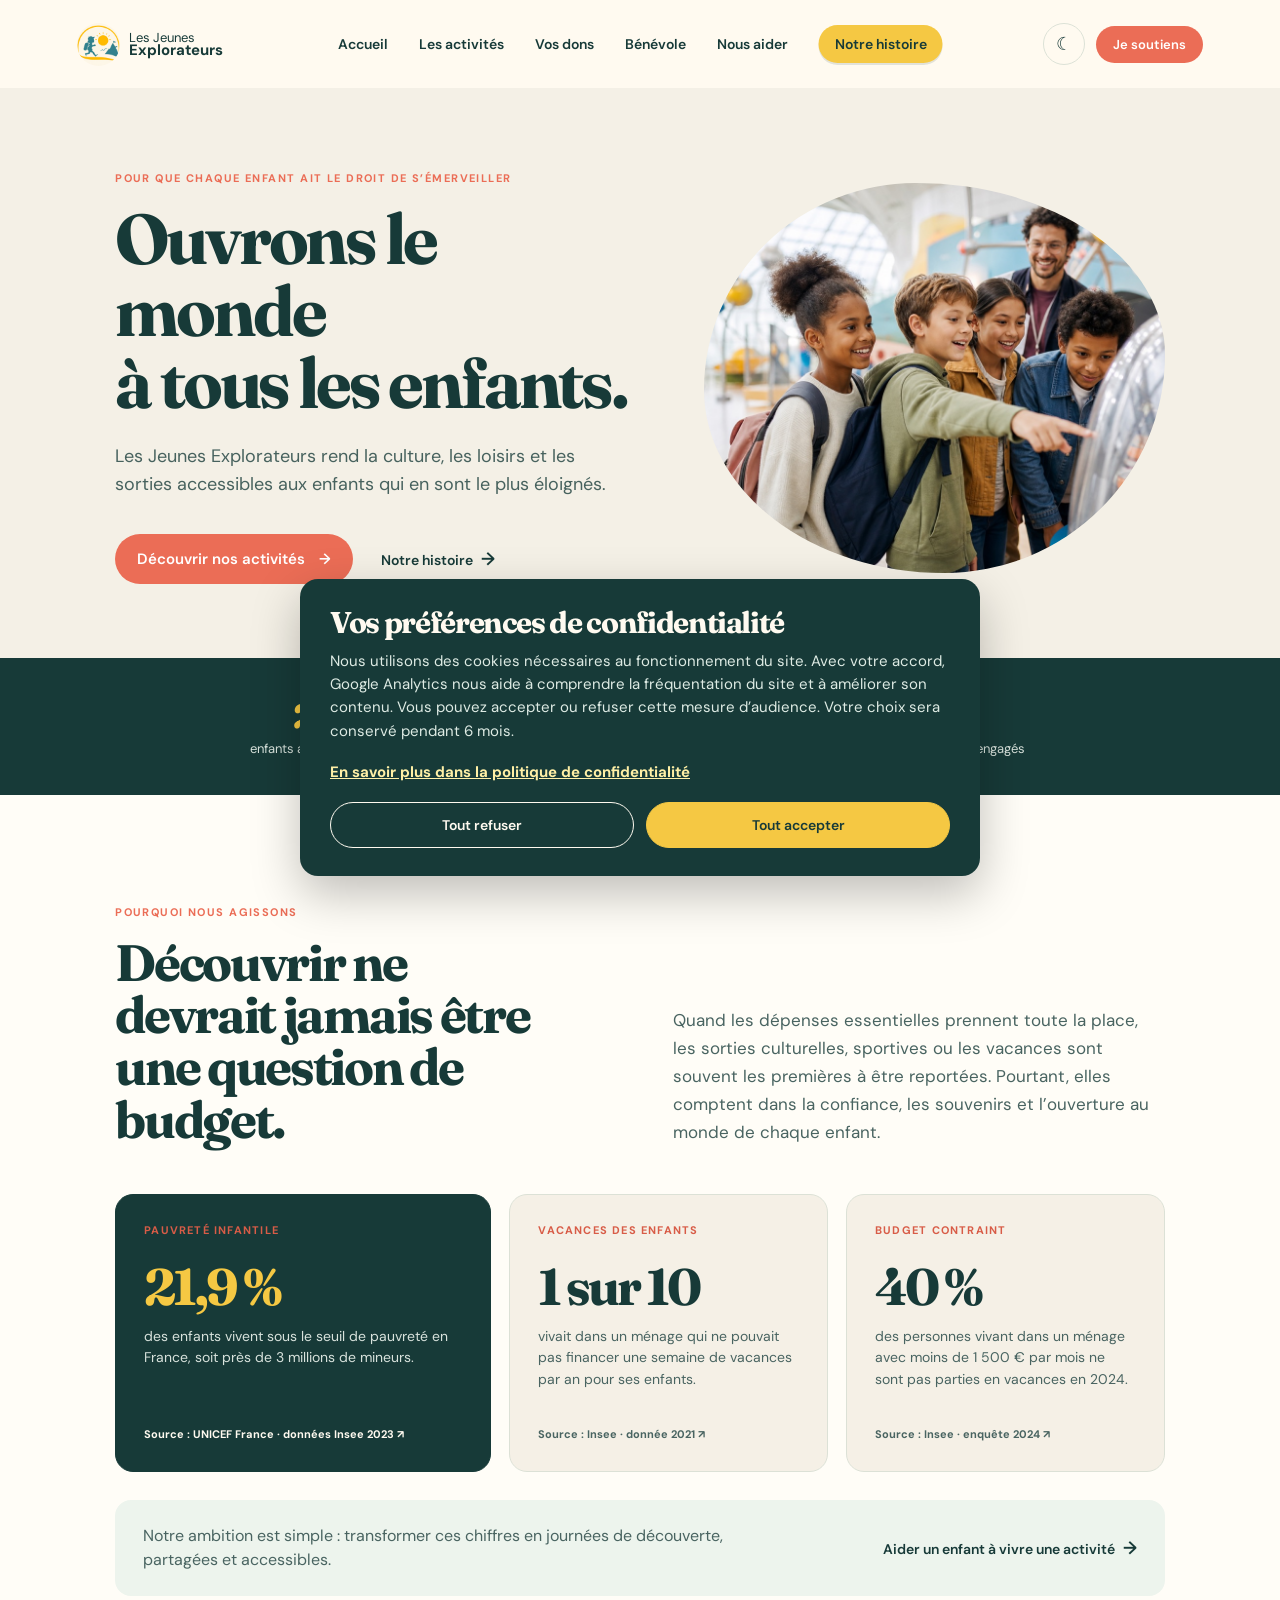
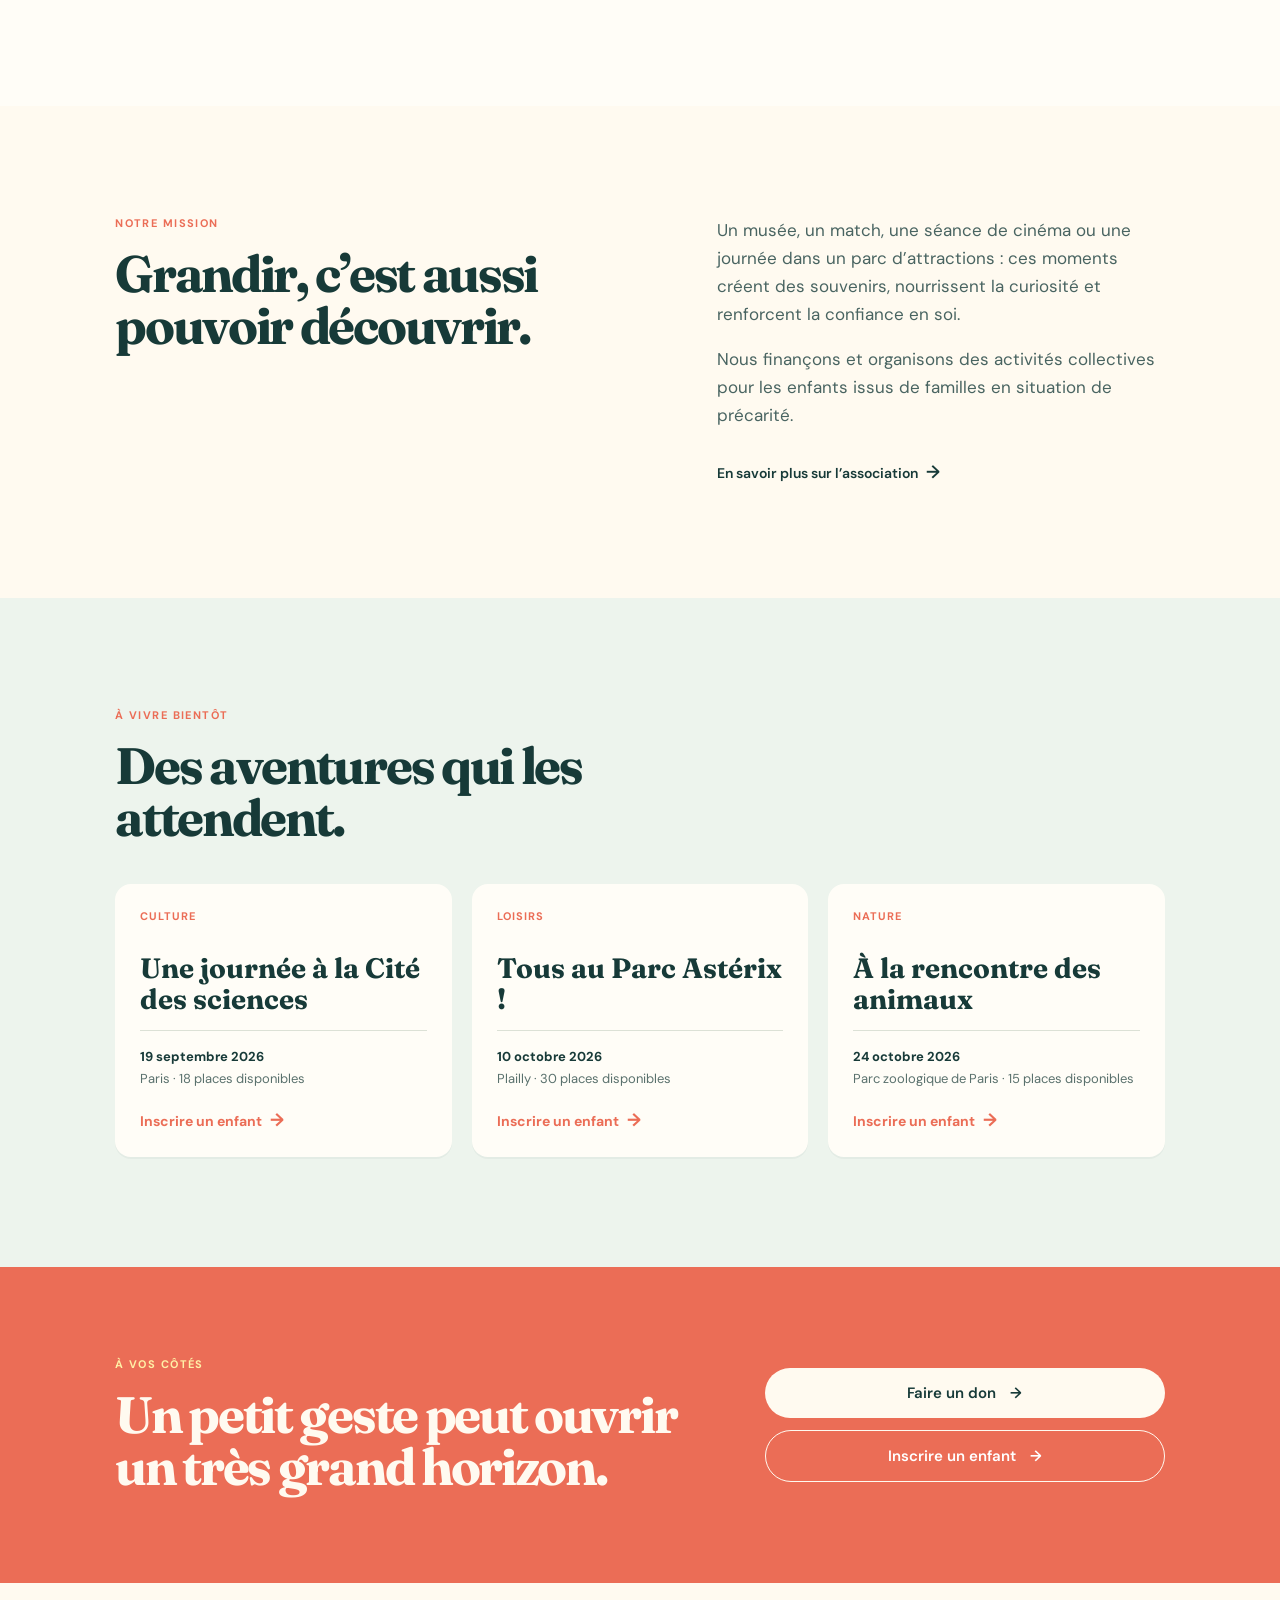
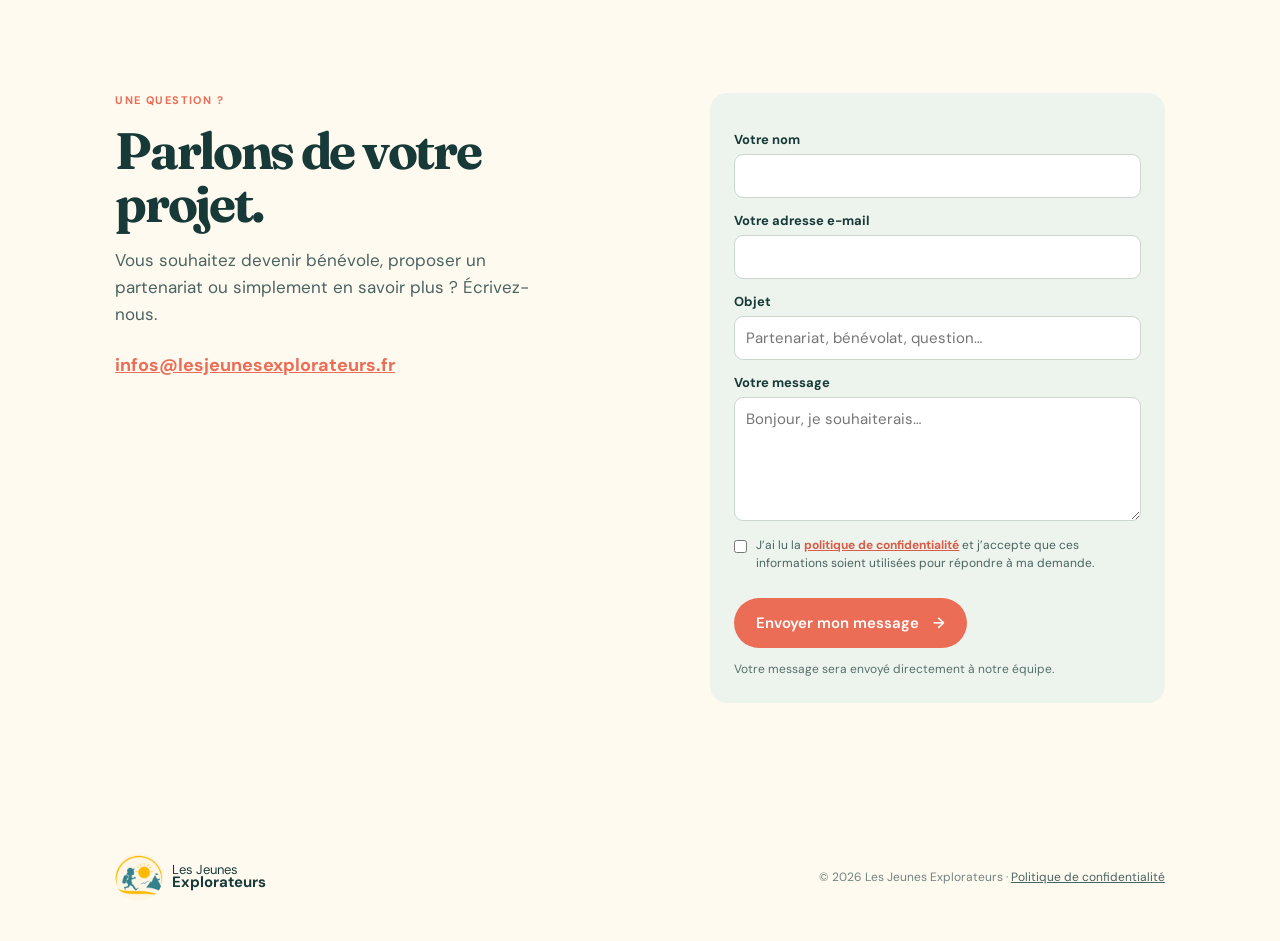
==== commit 57149ebd: "Optimisation des images du site" ====
--- a/index.html
+++ b/index.html
@@ -9,27 +9,27 @@
     <meta name="description" content="Les Jeunes Explorateurs ouvre les portes de la culture, du sport et des loisirs aux enfants." />
     <title>Les Jeunes Explorateurs — Association</title>
     <link rel="canonical" href="https://lesjeunesexplorateurs.fr/" />
-    <link rel="icon" type="image/png" href="assets/images/logo-petits-explorateurs.png" />
-    <link rel="apple-touch-icon" href="assets/images/logo-petits-explorateurs.png" />
+    <link rel="icon" type="image/png" href="assets/images/favicon-64.png" />
+    <link rel="apple-touch-icon" href="assets/images/apple-touch-icon.png" />
     <meta property="og:type" content="website" />
     <meta property="og:locale" content="fr_FR" />
     <meta property="og:site_name" content="Les Jeunes Explorateurs" />
     <meta property="og:title" content="Les Jeunes Explorateurs — Ouvrons le monde à tous les enfants" />
     <meta property="og:description" content="Les Jeunes Explorateurs rend la culture, les loisirs et les sorties accessibles aux enfants qui en sont le plus éloignés." />
     <meta property="og:url" content="https://lesjeunesexplorateurs.fr/" />
-    <meta property="og:image" content="https://lesjeunesexplorateurs.fr/assets/images/sortie-musee-enfants.png" />
+    <meta property="og:image" content="https://lesjeunesexplorateurs.fr/assets/images/sortie-musee-enfants.jpg" />
     <meta property="og:image:alt" content="Des enfants découvrent une exposition scientifique lors d’une sortie au musée" />
     <meta name="twitter:card" content="summary_large_image" />
     <meta name="twitter:title" content="Les Jeunes Explorateurs" />
     <meta name="twitter:description" content="Ouvrons le monde à tous les enfants." />
-    <meta name="twitter:image" content="https://lesjeunesexplorateurs.fr/assets/images/sortie-musee-enfants.png" />
+    <meta name="twitter:image" content="https://lesjeunesexplorateurs.fr/assets/images/sortie-musee-enfants.jpg" />
     <script type="application/ld+json">
       {
         "@context": "https://schema.org",
         "@type": "NGO",
         "name": "Les Jeunes Explorateurs",
         "url": "https://lesjeunesexplorateurs.fr/",
-        "logo": "https://lesjeunesexplorateurs.fr/assets/images/logo-petits-explorateurs.png",
+        "logo": "https://lesjeunesexplorateurs.fr/assets/images/logo-petits-explorateurs-512.png",
         "description": "Les Jeunes Explorateurs rend la culture, les loisirs et les sorties accessibles aux enfants.",
         "email": "infos@lesjeunesexplorateurs.fr"
       }
@@ -56,7 +56,7 @@
   <body>
     <header class="site-header">
       <a class="brand" href="#accueil" aria-label="Les Jeunes Explorateurs, accueil">
-        <img class="brand-logo" src="assets/images/logo-petits-explorateurs.png" alt="Logo Les Jeunes Aventuriers" />
+        <img class="brand-logo" src="assets/images/logo-petits-explorateurs-512.png" alt="Logo Les Jeunes Aventuriers" />
         <span>Les Jeunes<br /><strong>Explorateurs</strong></span>
       </a>
       <nav aria-label="Navigation principale">
@@ -83,7 +83,7 @@
           </div>
         </div>
         <div class="hero-art">
-          <img class="hero-photo" src="assets/images/sortie-musee-enfants.png" alt="Des enfants découvrent une exposition scientifique lors d’une sortie au musée" />
+          <img class="hero-photo" src="assets/images/sortie-musee-enfants.jpg" alt="Des enfants découvrent une exposition scientifique lors d’une sortie au musée" />
         </div>
       </section>
 
@@ -165,7 +165,7 @@
       </section>
     </main>
 
-    <footer><a class="brand" href="#accueil"><img class="brand-logo" src="assets/images/logo-petits-explorateurs.png" alt="Logo Les Jeunes Explorateurs" /><span>Les Jeunes<br /><strong>Explorateurs</strong></span></a><p>© 2026 Les Jeunes Explorateurs · <a class="footer-link" href="confidentialite.html">Politique de confidentialité</a></p></footer>
+    <footer><a class="brand" href="#accueil"><img class="brand-logo" src="assets/images/logo-petits-explorateurs-512.png" alt="Logo Les Jeunes Explorateurs" /><span>Les Jeunes<br /><strong>Explorateurs</strong></span></a><p>© 2026 Les Jeunes Explorateurs · <a class="footer-link" href="confidentialite.html">Politique de confidentialité</a></p></footer>
 
     <dialog id="form-modal">
       <button class="close" aria-label="Fermer">×</button>
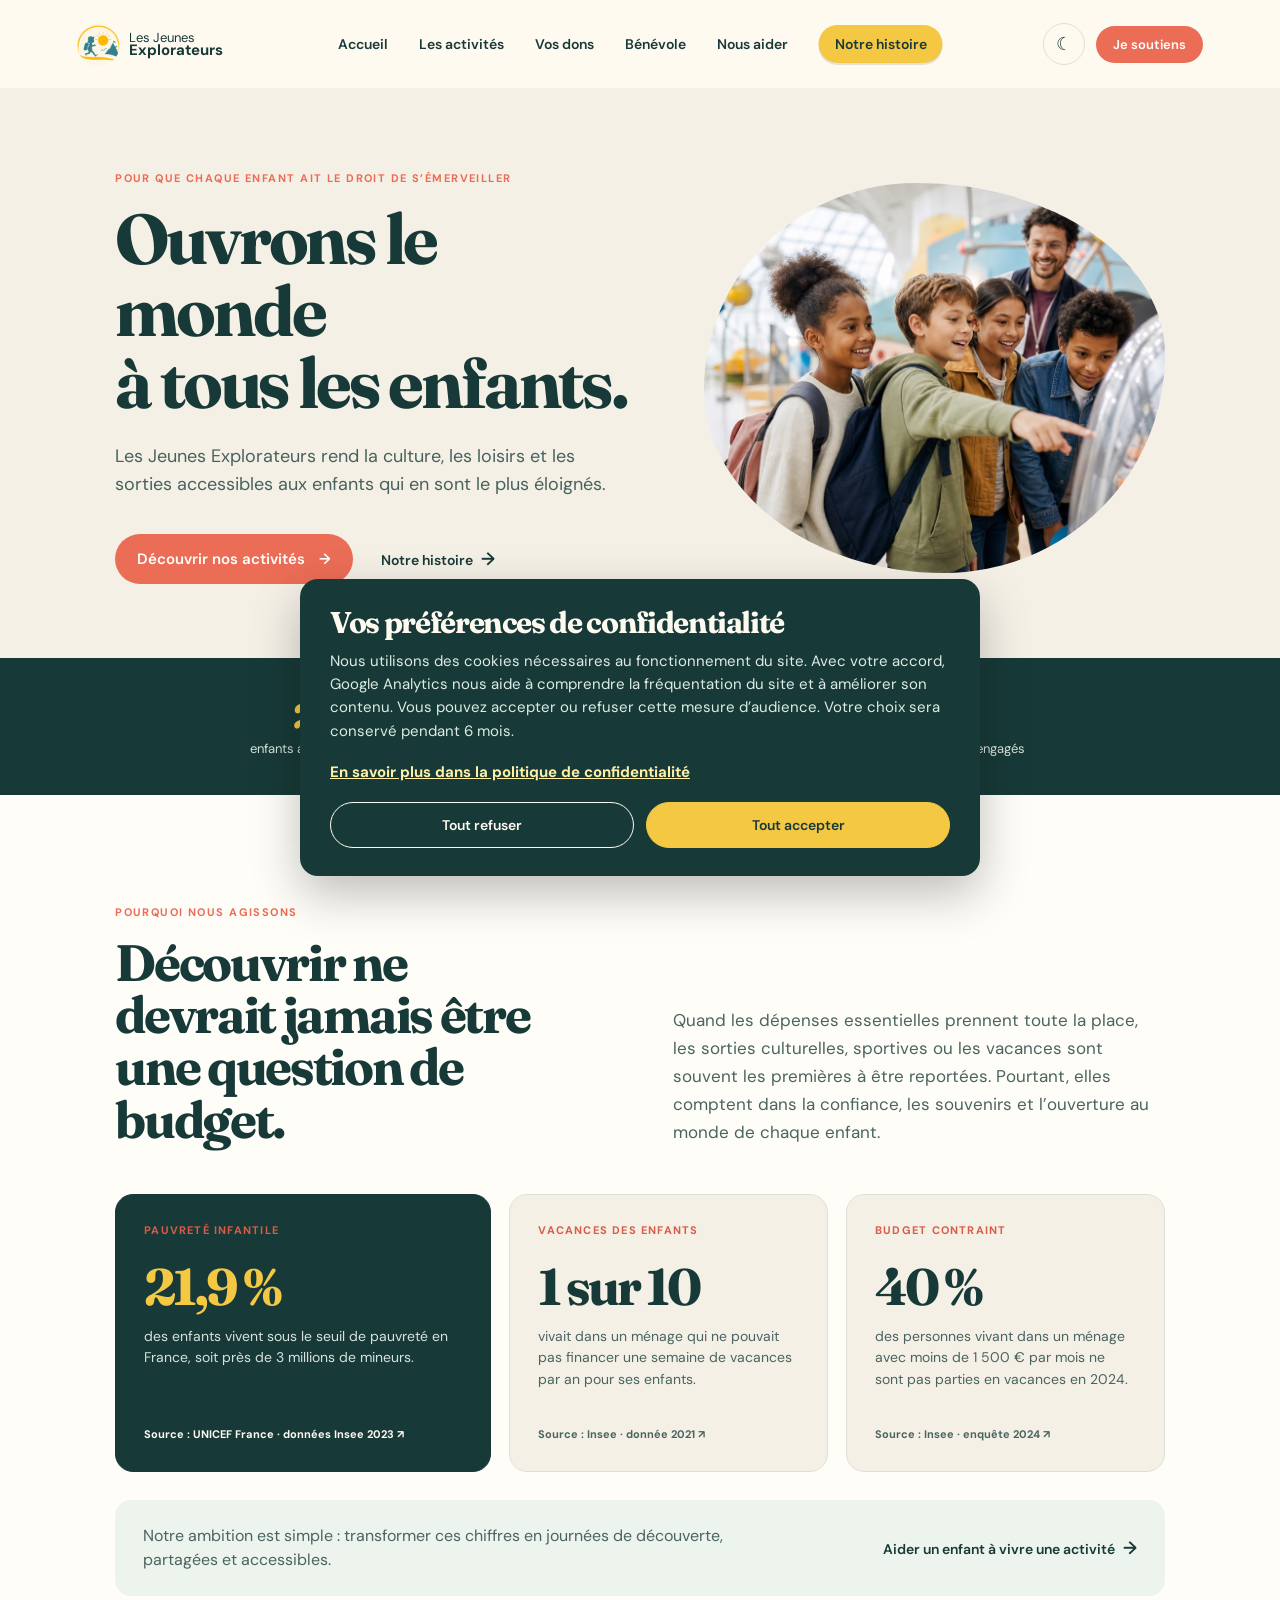
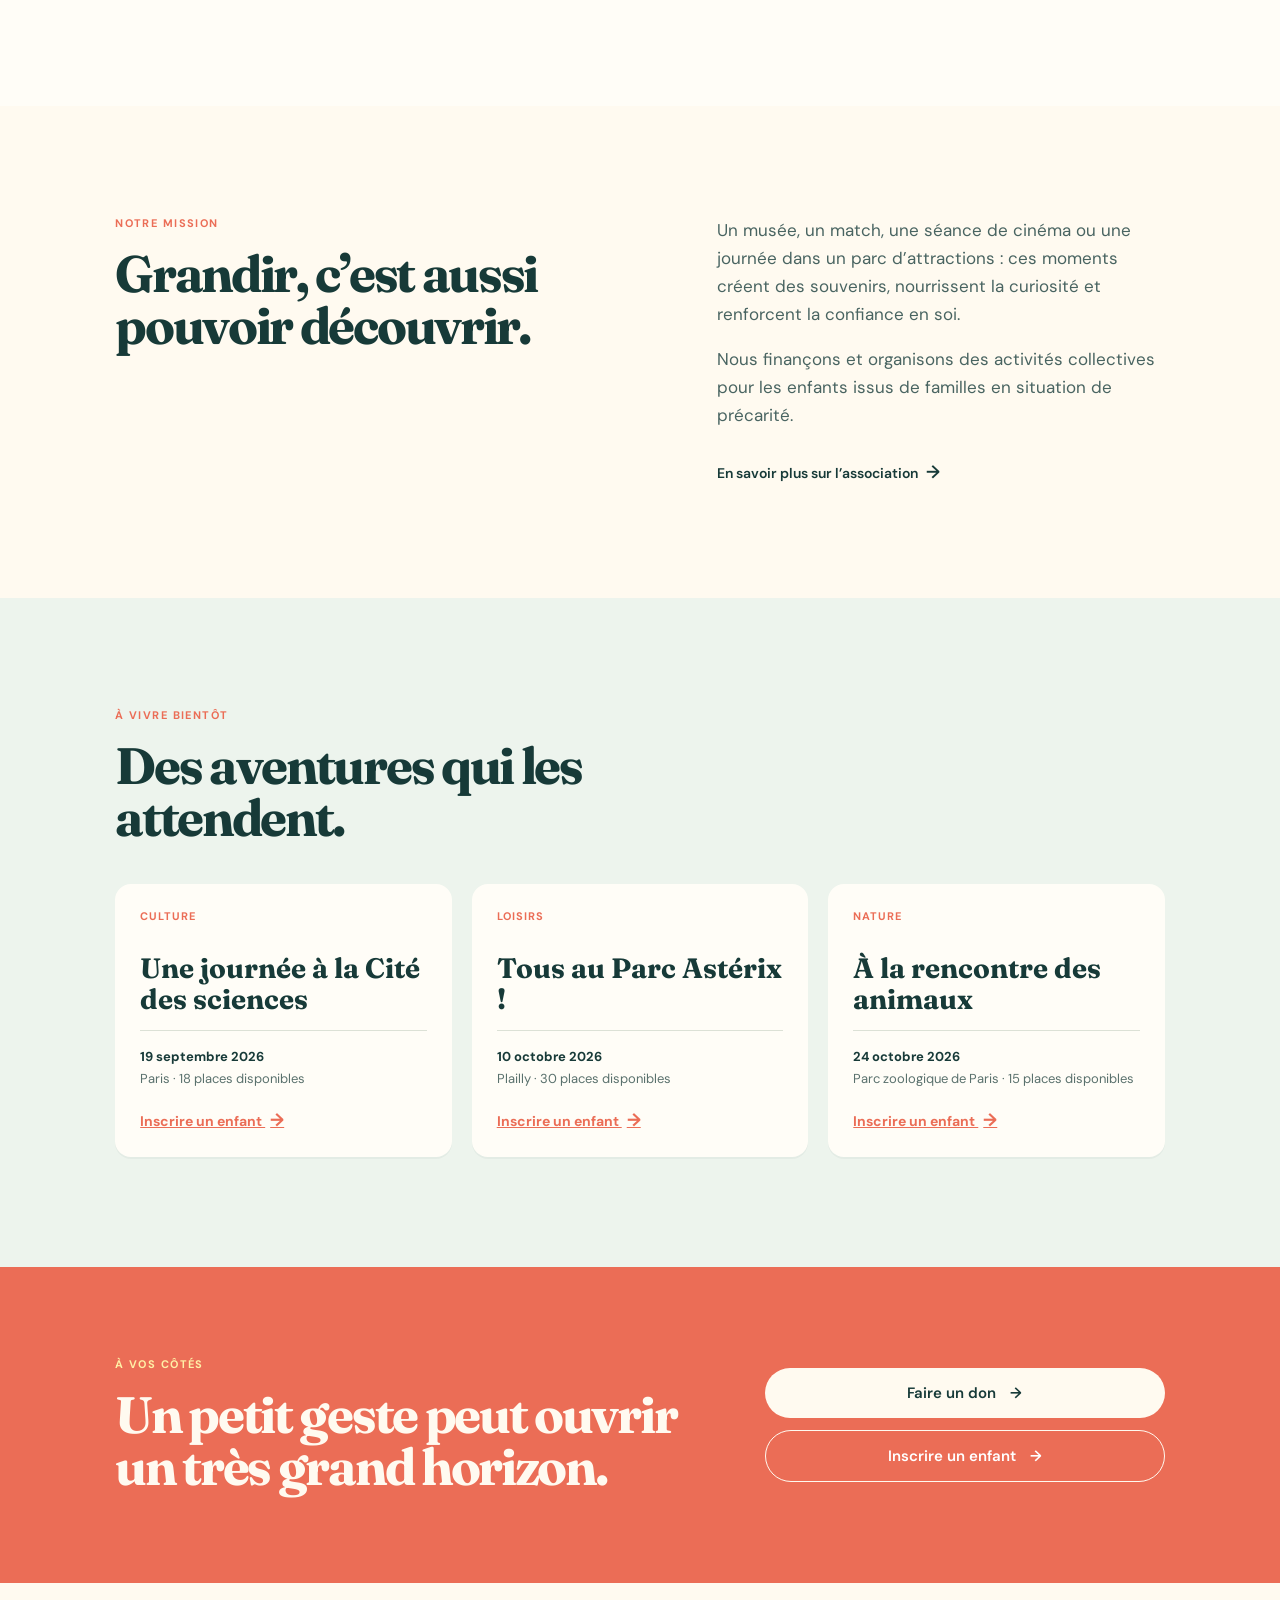
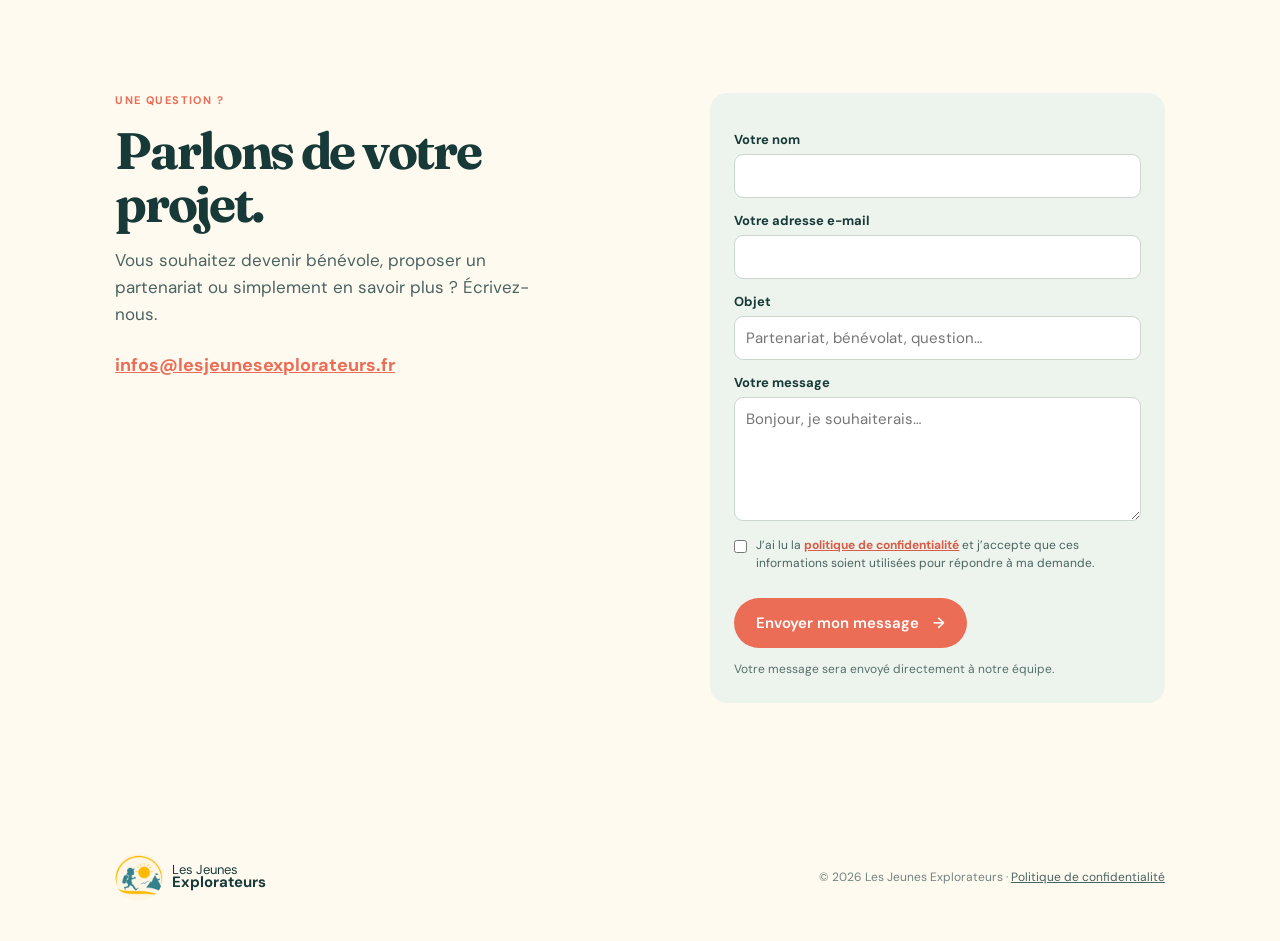
==== commit 96ff65fa: "Création du parcours d'inscription et de la FAQ" ====
--- a/index.html
+++ b/index.html
@@ -142,7 +142,7 @@
 
       <section id="agir" class="cta">
         <div><p class="eyebrow">À vos côtés</p><h2>Un petit geste peut ouvrir un très grand horizon.</h2></div>
-        <div class="cta-options"><button class="button light-button" data-open-modal="don">Faire un don <span>→</span></button><button class="button outline-button" data-open-modal="inscription">Inscrire un enfant <span>→</span></button></div>
+        <div class="cta-options"><button class="button light-button" data-open-modal="don">Faire un don <span>→</span></button><a class="button outline-button" href="inscription.html">Inscrire un enfant <span>→</span></a></div>
       </section>
 
       <section id="contact" class="contact section">
